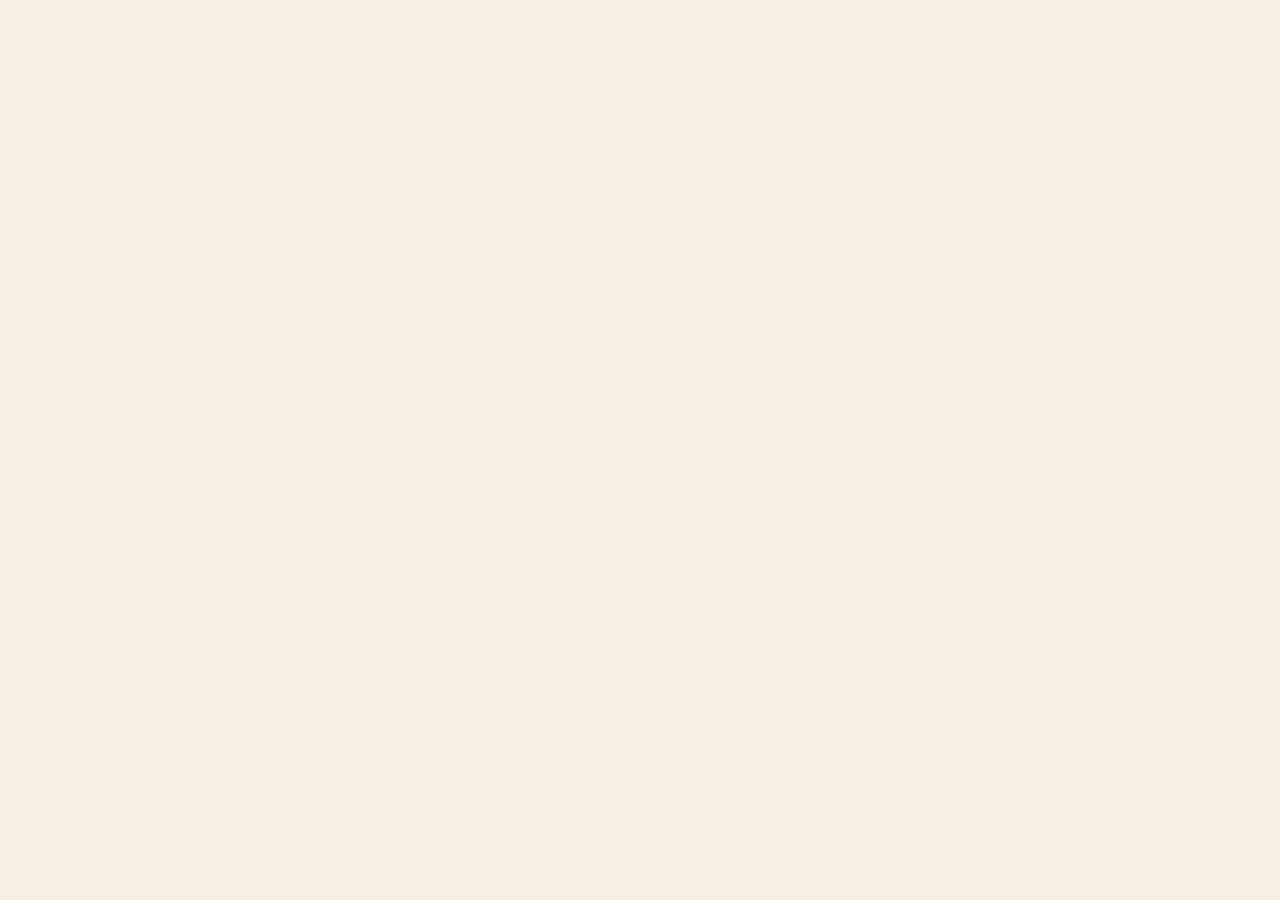
==== index.html @ 5aaec046 "Rename 2-index.html to index.html" ====
<!doctype html>
<html lang="pt-BR">
  <head>
    <meta charset="UTF-8" />
    <meta name="viewport" content="width=device-width, initial-scale=1.0" />
    <meta name="robots" content="noindex,nofollow" />
    <meta
      name="description"
      content="Conceito de site nao oficial para o Vostro Ristorante, cozinha italiana em Joinville, SC. Demonstracao de design."
    />
    <meta name="theme-color" content="#5B1B28" />
    <link rel="icon" href="data:image/svg+xml,%3Csvg xmlns='http://www.w3.org/2000/svg' viewBox='0 0 64 64'%3E%3Crect width='64' height='64' rx='14' fill='%235B1B28'/%3E%3Ctext x='32' y='45' font-family='Georgia,serif' font-size='36' fill='%23F6F0E4' text-anchor='middle'%3EV%3C/text%3E%3C/svg%3E" />
    <link rel="preconnect" href="https://fonts.googleapis.com" />
    <link rel="preconnect" href="https://fonts.gstatic.com" crossorigin />
    <link
      href="https://fonts.googleapis.com/css2?family=Cormorant+Garamond:ital,wght@0,300;0,400;0,500;0,600;1,300;1,400;1,500&family=Inter:wght@300;400;500;600&display=swap"
      rel="stylesheet"
    />
    <title>Vostro Ristorante — conceito de site (não oficial)</title>
    <script type="module" crossorigin src="./assets/index-C3zWaVvI.js"></script>
    <link rel="stylesheet" crossorigin href="./assets/index-B7biuh8M.css">
  </head>
  <body>
    <div id="root"></div>
  </body>
</html>
---- assets/index-B7biuh8M.css ----
*,:before,:after{--tw-border-spacing-x: 0;--tw-border-spacing-y: 0;--tw-translate-x: 0;--tw-translate-y: 0;--tw-rotate: 0;--tw-skew-x: 0;--tw-skew-y: 0;--tw-scale-x: 1;--tw-scale-y: 1;--tw-pan-x: ;--tw-pan-y: ;--tw-pinch-zoom: ;--tw-scroll-snap-strictness: proximity;--tw-gradient-from-position: ;--tw-gradient-via-position: ;--tw-gradient-to-position: ;--tw-ordinal: ;--tw-slashed-zero: ;--tw-numeric-figure: ;--tw-numeric-spacing: ;--tw-numeric-fraction: ;--tw-ring-inset: ;--tw-ring-offset-width: 0px;--tw-ring-offset-color: #fff;--tw-ring-color: rgb(59 130 246 / .5);--tw-ring-offset-shadow: 0 0 #0000;--tw-ring-shadow: 0 0 #0000;--tw-shadow: 0 0 #0000;--tw-shadow-colored: 0 0 #0000;--tw-blur: ;--tw-brightness: ;--tw-contrast: ;--tw-grayscale: ;--tw-hue-rotate: ;--tw-invert: ;--tw-saturate: ;--tw-sepia: ;--tw-drop-shadow: ;--tw-backdrop-blur: ;--tw-backdrop-brightness: ;--tw-backdrop-contrast: ;--tw-backdrop-grayscale: ;--tw-backdrop-hue-rotate: ;--tw-backdrop-invert: ;--tw-backdrop-opacity: ;--tw-backdrop-saturate: ;--tw-backdrop-sepia: ;--tw-contain-size: ;--tw-contain-layout: ;--tw-contain-paint: ;--tw-contain-style: }::backdrop{--tw-border-spacing-x: 0;--tw-border-spacing-y: 0;--tw-translate-x: 0;--tw-translate-y: 0;--tw-rotate: 0;--tw-skew-x: 0;--tw-skew-y: 0;--tw-scale-x: 1;--tw-scale-y: 1;--tw-pan-x: ;--tw-pan-y: ;--tw-pinch-zoom: ;--tw-scroll-snap-strictness: proximity;--tw-gradient-from-position: ;--tw-gradient-via-position: ;--tw-gradient-to-position: ;--tw-ordinal: ;--tw-slashed-zero: ;--tw-numeric-figure: ;--tw-numeric-spacing: ;--tw-numeric-fraction: ;--tw-ring-inset: ;--tw-ring-offset-width: 0px;--tw-ring-offset-color: #fff;--tw-ring-color: rgb(59 130 246 / .5);--tw-ring-offset-shadow: 0 0 #0000;--tw-ring-shadow: 0 0 #0000;--tw-shadow: 0 0 #0000;--tw-shadow-colored: 0 0 #0000;--tw-blur: ;--tw-brightness: ;--tw-contrast: ;--tw-grayscale: ;--tw-hue-rotate: ;--tw-invert: ;--tw-saturate: ;--tw-sepia: ;--tw-drop-shadow: ;--tw-backdrop-blur: ;--tw-backdrop-brightness: ;--tw-backdrop-contrast: ;--tw-backdrop-grayscale: ;--tw-backdrop-hue-rotate: ;--tw-backdrop-invert: ;--tw-backdrop-opacity: ;--tw-backdrop-saturate: ;--tw-backdrop-sepia: ;--tw-contain-size: ;--tw-contain-layout: ;--tw-contain-paint: ;--tw-contain-style: }*,:before,:after{box-sizing:border-box;border-width:0;border-style:solid;border-color:#e5e7eb}:before,:after{--tw-content: ""}html,:host{line-height:1.5;-webkit-text-size-adjust:100%;-moz-tab-size:4;-o-tab-size:4;tab-size:4;font-family:Inter,ui-sans-serif,system-ui,-apple-system,Segoe UI,sans-serif;font-feature-settings:normal;font-variation-settings:normal;-webkit-tap-highlight-color:transparent}body{margin:0;line-height:inherit}hr{height:0;color:inherit;border-top-width:1px}abbr:where([title]){-webkit-text-decoration:underline dotted;text-decoration:underline dotted}h1,h2,h3,h4,h5,h6{font-size:inherit;font-weight:inherit}a{color:inherit;text-decoration:inherit}b,strong{font-weight:bolder}code,kbd,samp,pre{font-family:ui-monospace,SFMono-Regular,Menlo,Monaco,Consolas,Liberation Mono,Courier New,monospace;font-feature-settings:normal;font-variation-settings:normal;font-size:1em}small{font-size:80%}sub,sup{font-size:75%;line-height:0;position:relative;vertical-align:baseline}sub{bottom:-.25em}sup{top:-.5em}table{text-indent:0;border-color:inherit;border-collapse:collapse}button,input,optgroup,select,textarea{font-family:inherit;font-feature-settings:inherit;font-variation-settings:inherit;font-size:100%;font-weight:inherit;line-height:inherit;letter-spacing:inherit;color:inherit;margin:0;padding:0}button,select{text-transform:none}button,input:where([type=button]),input:where([type=reset]),input:where([type=submit]){-webkit-appearance:button;background-color:transparent;background-image:none}:-moz-focusring{outline:auto}:-moz-ui-invalid{box-shadow:none}progress{vertical-align:baseline}::-webkit-inner-spin-button,::-webkit-outer-spin-button{height:auto}[type=search]{-webkit-appearance:textfield;outline-offset:-2px}::-webkit-search-decoration{-webkit-appearance:none}::-webkit-file-upload-button{-webkit-appearance:button;font:inherit}summary{display:list-item}blockquote,dl,dd,h1,h2,h3,h4,h5,h6,hr,figure,p,pre{margin:0}fieldset{margin:0;padding:0}legend{padding:0}ol,ul,menu{list-style:none;margin:0;padding:0}dialog{padding:0}textarea{resize:vertical}input::-moz-placeholder,textarea::-moz-placeholder{opacity:1;color:#9ca3af}input::placeholder,textarea::placeholder{opacity:1;color:#9ca3af}button,[role=button]{cursor:pointer}:disabled{cursor:default}img,svg,video,canvas,audio,iframe,embed,object{display:block;vertical-align:middle}img,video{max-width:100%;height:auto}[hidden]:where(:not([hidden=until-found])){display:none}html{scroll-behavior:smooth;scroll-padding-top:92px;-webkit-text-size-adjust:100%}body{--tw-bg-opacity: 1;background-color:rgb(246 240 228 / var(--tw-bg-opacity, 1));font-family:Inter,ui-sans-serif,system-ui,-apple-system,Segoe UI,sans-serif;--tw-text-opacity: 1;color:rgb(28 26 24 / var(--tw-text-opacity, 1));-webkit-font-smoothing:antialiased;-moz-osx-font-smoothing:grayscale;overflow-x:hidden}::-moz-selection{background:#5b1b28;color:#f6f0e4}::selection{background:#5b1b28;color:#f6f0e4}h1,h2,h3{text-wrap:balance}p{text-wrap:pretty}:focus-visible{outline:2px solid #b08a5a;outline-offset:3px}.btn{display:inline-flex;align-items:center;justify-content:center;gap:.5rem;border-radius:9999px;padding:.75rem 1.5rem;font-size:.875rem;line-height:1.25rem;font-weight:500;letter-spacing:.025em;transition-property:color,background-color,border-color,text-decoration-color,fill,stroke,opacity,box-shadow,transform,filter,backdrop-filter;transition-timing-function:cubic-bezier(.4,0,.2,1);transition-duration:.3s;transition-timing-function:cubic-bezier(.22,1,.36,1)}.btn-wine{--tw-bg-opacity: 1;background-color:rgb(91 27 40 / var(--tw-bg-opacity, 1));--tw-text-opacity: 1;color:rgb(246 240 228 / var(--tw-text-opacity, 1))}.btn-wine:hover{--tw-bg-opacity: 1;background-color:rgb(60 16 25 / var(--tw-bg-opacity, 1))}.btn-cream{--tw-bg-opacity: 1;background-color:rgb(246 240 228 / var(--tw-bg-opacity, 1));--tw-text-opacity: 1;color:rgb(91 27 40 / var(--tw-text-opacity, 1))}.btn-cream:hover{--tw-bg-opacity: 1;background-color:rgb(255 255 255 / var(--tw-bg-opacity, 1))}.eyebrow{font-size:.68rem;font-weight:500;text-transform:uppercase;letter-spacing:.28em;--tw-text-opacity: 1;color:rgb(176 138 90 / var(--tw-text-opacity, 1))}.img-badge{pointer-events:none;position:absolute;bottom:.5rem;left:.5rem;z-index:10;border-radius:9999px;background-color:#1c1a18b3;padding-left:.5rem;padding-right:.5rem;padding-top:3px;padding-bottom:3px;font-size:9px;font-weight:500;text-transform:uppercase;letter-spacing:.14em;color:#f6f0e4e6;--tw-backdrop-blur: blur(4px);-webkit-backdrop-filter:var(--tw-backdrop-blur) var(--tw-backdrop-brightness) var(--tw-backdrop-contrast) var(--tw-backdrop-grayscale) var(--tw-backdrop-hue-rotate) var(--tw-backdrop-invert) var(--tw-backdrop-opacity) var(--tw-backdrop-saturate) var(--tw-backdrop-sepia);backdrop-filter:var(--tw-backdrop-blur) var(--tw-backdrop-brightness) var(--tw-backdrop-contrast) var(--tw-backdrop-grayscale) var(--tw-backdrop-hue-rotate) var(--tw-backdrop-invert) var(--tw-backdrop-opacity) var(--tw-backdrop-saturate) var(--tw-backdrop-sepia)}.sr-only{position:absolute;width:1px;height:1px;padding:0;margin:-1px;overflow:hidden;clip:rect(0,0,0,0);white-space:nowrap;border-width:0}.visible{visibility:visible}.absolute{position:absolute}.relative{position:relative}.inset-0{top:0;right:0;bottom:0;left:0}.left-3{left:.75rem}.top-3{top:.75rem}.mx-auto{margin-left:auto;margin-right:auto}.mb-3{margin-bottom:.75rem}.mb-4{margin-bottom:1rem}.mb-5{margin-bottom:1.25rem}.ml-2{margin-left:.5rem}.mr-3{margin-right:.75rem}.mt-0\.5{margin-top:.125rem}.mt-1{margin-top:.25rem}.mt-1\.5{margin-top:.375rem}.mt-10{margin-top:2.5rem}.mt-12{margin-top:3rem}.mt-2{margin-top:.5rem}.mt-2\.5{margin-top:.625rem}.mt-3{margin-top:.75rem}.mt-4{margin-top:1rem}.mt-5{margin-top:1.25rem}.mt-6{margin-top:1.5rem}.mt-7{margin-top:1.75rem}.mt-8{margin-top:2rem}.mt-\[2px\]{margin-top:2px}.mt-\[3px\]{margin-top:3px}.mt-\[7px\]{margin-top:7px}.block{display:block}.flex{display:flex}.inline-flex{display:inline-flex}.table{display:table}.grid{display:grid}.hidden{display:none}.aspect-\[16\/10\]{aspect-ratio:16/10}.aspect-\[16\/11\]{aspect-ratio:16/11}.aspect-\[16\/9\]{aspect-ratio:16/9}.aspect-\[4\/3\]{aspect-ratio:4/3}.h-1{height:.25rem}.h-1\.5{height:.375rem}.h-10{height:2.5rem}.h-11{height:2.75rem}.h-3{height:.75rem}.h-3\.5{height:.875rem}.h-4{height:1rem}.h-40{height:10rem}.h-5{height:1.25rem}.h-9{height:2.25rem}.h-full{height:100%}.min-h-screen{min-height:100vh}.w-1{width:.25rem}.w-1\.5{width:.375rem}.w-10{width:2.5rem}.w-11{width:2.75rem}.w-3\.5{width:.875rem}.w-4{width:1rem}.w-5{width:1.25rem}.w-9{width:2.25rem}.w-full{width:100%}.w-px{width:1px}.min-w-0{min-width:0px}.max-w-8xl{max-width:88rem}.max-w-\[15ch\]{max-width:15ch}.max-w-\[16ch\]{max-width:16ch}.max-w-\[18ch\]{max-width:18ch}.max-w-\[34ch\]{max-width:34ch}.max-w-\[46ch\]{max-width:46ch}.max-w-\[52ch\]{max-width:52ch}.flex-1{flex:1 1 0%}.shrink-0{flex-shrink:0}.border-collapse{border-collapse:collapse}.flex-col{flex-direction:column}.flex-wrap{flex-wrap:wrap}.items-start{align-items:flex-start}.items-center{align-items:center}.justify-end{justify-content:flex-end}.justify-center{justify-content:center}.justify-between{justify-content:space-between}.gap-1\.5{gap:.375rem}.gap-10{gap:2.5rem}.gap-2{gap:.5rem}.gap-3{gap:.75rem}.gap-4{gap:1rem}.gap-5{gap:1.25rem}.gap-6{gap:1.5rem}.gap-8{gap:2rem}.gap-x-2{-moz-column-gap:.5rem;column-gap:.5rem}.gap-x-4{-moz-column-gap:1rem;column-gap:1rem}.gap-x-5{-moz-column-gap:1.25rem;column-gap:1.25rem}.gap-y-0\.5{row-gap:.125rem}.gap-y-1{row-gap:.25rem}.gap-y-2{row-gap:.5rem}.space-y-2>:not([hidden])~:not([hidden]){--tw-space-y-reverse: 0;margin-top:calc(.5rem * calc(1 - var(--tw-space-y-reverse)));margin-bottom:calc(.5rem * var(--tw-space-y-reverse))}.space-y-2\.5>:not([hidden])~:not([hidden]){--tw-space-y-reverse: 0;margin-top:calc(.625rem * calc(1 - var(--tw-space-y-reverse)));margin-bottom:calc(.625rem * var(--tw-space-y-reverse))}.space-y-4>:not([hidden])~:not([hidden]){--tw-space-y-reverse: 0;margin-top:calc(1rem * calc(1 - var(--tw-space-y-reverse)));margin-bottom:calc(1rem * var(--tw-space-y-reverse))}.self-start{align-self:flex-start}.overflow-hidden{overflow:hidden}.overflow-y-auto{overflow-y:auto}.whitespace-nowrap{white-space:nowrap}.rounded-2xl{border-radius:1rem}.rounded-\[20px\]{border-radius:20px}.rounded-\[22px\]{border-radius:22px}.rounded-\[24px\]{border-radius:24px}.rounded-\[26px\]{border-radius:26px}.rounded-full{border-radius:9999px}.border{border-width:1px}.border-b{border-bottom-width:1px}.border-t{border-top-width:1px}.border-cream\/10{border-color:#f6f0e41a}.border-cream\/25{border-color:#f6f0e440}.border-cream\/30{border-color:#f6f0e44d}.border-cream\/40{border-color:#f6f0e466}.border-gold\/25{border-color:#b08a5a40}.border-ink\/15{border-color:#1c1a1826}.border-ink\/20{border-color:#1c1a1833}.border-olive\/25{border-color:#6a725640}.border-wine\/10{border-color:#5b1b281a}.border-wine\/15{border-color:#5b1b2826}.border-wine\/20{border-color:#5b1b2833}.border-wine\/25{border-color:#5b1b2840}.border-wine\/30{border-color:#5b1b284d}.border-wine\/35{border-color:#5b1b2859}.bg-\[\#e8dfcd\]{--tw-bg-opacity: 1;background-color:rgb(232 223 205 / var(--tw-bg-opacity, 1))}.bg-cream{--tw-bg-opacity: 1;background-color:rgb(246 240 228 / var(--tw-bg-opacity, 1))}.bg-cream-deep{--tw-bg-opacity: 1;background-color:rgb(237 227 209 / var(--tw-bg-opacity, 1))}.bg-cream-deep\/70{background-color:#ede3d1b3}.bg-cream\/90{background-color:#f6f0e4e6}.bg-cream\/\[0\.03\]{background-color:#f6f0e408}.bg-cream\/\[0\.04\]{background-color:#f6f0e40a}.bg-gold{--tw-bg-opacity: 1;background-color:rgb(176 138 90 / var(--tw-bg-opacity, 1))}.bg-gold\/\[0\.07\]{background-color:#b08a5a12}.bg-gold\/\[0\.13\]{background-color:#b08a5a21}.bg-ink{--tw-bg-opacity: 1;background-color:rgb(28 26 24 / var(--tw-bg-opacity, 1))}.bg-ink\/15{background-color:#1c1a1826}.bg-olive{--tw-bg-opacity: 1;background-color:rgb(106 114 86 / var(--tw-bg-opacity, 1))}.bg-olive\/15{background-color:#6a725626}.bg-olive\/\[0\.07\]{background-color:#6a725612}.bg-white\/50{background-color:#ffffff80}.bg-white\/55{background-color:#ffffff8c}.bg-wine{--tw-bg-opacity: 1;background-color:rgb(91 27 40 / var(--tw-bg-opacity, 1))}.bg-wine-deep{--tw-bg-opacity: 1;background-color:rgb(60 16 25 / var(--tw-bg-opacity, 1))}.bg-wine\/10{background-color:#5b1b281a}.bg-wine\/\[0\.04\]{background-color:#5b1b280a}.bg-wine\/\[0\.06\]{background-color:#5b1b280f}.bg-gradient-to-r{background-image:linear-gradient(to right,var(--tw-gradient-stops))}.bg-gradient-to-t{background-image:linear-gradient(to top,var(--tw-gradient-stops))}.from-cream{--tw-gradient-from: #F6F0E4 var(--tw-gradient-from-position);--tw-gradient-to: rgb(246 240 228 / 0) var(--tw-gradient-to-position);--tw-gradient-stops: var(--tw-gradient-from), var(--tw-gradient-to)}.from-cream-deep{--tw-gradient-from: #EDE3D1 var(--tw-gradient-from-position);--tw-gradient-to: rgb(237 227 209 / 0) var(--tw-gradient-to-position);--tw-gradient-stops: var(--tw-gradient-from), var(--tw-gradient-to)}.via-transparent{--tw-gradient-to: rgb(0 0 0 / 0) var(--tw-gradient-to-position);--tw-gradient-stops: var(--tw-gradient-from), transparent var(--tw-gradient-via-position), var(--tw-gradient-to)}.to-cream\/40{--tw-gradient-to: rgb(246 240 228 / .4) var(--tw-gradient-to-position)}.to-cream\/55{--tw-gradient-to: rgb(246 240 228 / .55) var(--tw-gradient-to-position)}.object-cover{-o-object-fit:cover;object-fit:cover}.p-3\.5{padding:.875rem}.p-4{padding:1rem}.p-5{padding:1.25rem}.p-6{padding:1.5rem}.px-1\.5{padding-left:.375rem;padding-right:.375rem}.px-2{padding-left:.5rem;padding-right:.5rem}.px-2\.5{padding-left:.625rem;padding-right:.625rem}.px-3{padding-left:.75rem;padding-right:.75rem}.px-4{padding-left:1rem;padding-right:1rem}.px-5{padding-left:1.25rem;padding-right:1.25rem}.py-0\.5{padding-top:.125rem;padding-bottom:.125rem}.py-1{padding-top:.25rem;padding-bottom:.25rem}.py-1\.5{padding-top:.375rem;padding-bottom:.375rem}.py-14{padding-top:3.5rem;padding-bottom:3.5rem}.py-16{padding-top:4rem;padding-bottom:4rem}.py-2{padding-top:.5rem;padding-bottom:.5rem}.py-2\.5{padding-top:.625rem;padding-bottom:.625rem}.py-3{padding-top:.75rem;padding-bottom:.75rem}.py-4{padding-top:1rem;padding-bottom:1rem}.pb-14{padding-bottom:3.5rem}.pb-6{padding-bottom:1.5rem}.pt-12{padding-top:3rem}.pt-4{padding-top:1rem}.pt-6{padding-top:1.5rem}.text-left{text-align:left}.text-right{text-align:right}.align-middle{vertical-align:middle}.font-display{font-family:Cormorant Garamond,Georgia,Times New Roman,serif}.font-sans{font-family:Inter,ui-sans-serif,system-ui,-apple-system,Segoe UI,sans-serif}.text-2xl{font-size:1.5rem;line-height:2rem}.text-\[0\.52rem\]{font-size:.52rem}.text-\[0\.55rem\]{font-size:.55rem}.text-\[0\.58rem\]{font-size:.58rem}.text-\[0\.5rem\]{font-size:.5rem}.text-\[0\.62rem\]{font-size:.62rem}.text-\[0\.6rem\]{font-size:.6rem}.text-\[0\.72rem\]{font-size:.72rem}.text-\[0\.75rem\]{font-size:.75rem}.text-\[0\.78rem\]{font-size:.78rem}.text-\[0\.7rem\]{font-size:.7rem}.text-\[0\.82rem\]{font-size:.82rem}.text-\[0\.84rem\]{font-size:.84rem}.text-\[0\.85rem\]{font-size:.85rem}.text-\[0\.86rem\]{font-size:.86rem}.text-\[0\.8rem\]{font-size:.8rem}.text-\[0\.95rem\]{font-size:.95rem}.text-\[1\.25rem\]{font-size:1.25rem}.text-\[1\.45rem\]{font-size:1.45rem}.text-\[1\.55rem\]{font-size:1.55rem}.text-\[1\.5rem\]{font-size:1.5rem}.text-\[1\.6rem\]{font-size:1.6rem}.text-\[1\.7rem\]{font-size:1.7rem}.text-\[1\.9rem\]{font-size:1.9rem}.text-\[2\.1rem\]{font-size:2.1rem}.text-\[2\.75rem\]{font-size:2.75rem}.text-lg{font-size:1.125rem;line-height:1.75rem}.text-xl{font-size:1.25rem;line-height:1.75rem}.font-medium{font-weight:500}.font-semibold{font-weight:600}.uppercase{text-transform:uppercase}.italic{font-style:italic}.tabular-nums{--tw-numeric-spacing: tabular-nums;font-variant-numeric:var(--tw-ordinal) var(--tw-slashed-zero) var(--tw-numeric-figure) var(--tw-numeric-spacing) var(--tw-numeric-fraction)}.leading-\[0\.96\]{line-height:.96}.leading-\[1\.04\]{line-height:1.04}.leading-none{line-height:1}.leading-relaxed{line-height:1.625}.leading-snug{line-height:1.375}.leading-tight{line-height:1.25}.tracking-\[-0\.01em\]{letter-spacing:-.01em}.tracking-\[0\.05em\]{letter-spacing:.05em}.tracking-\[0\.06em\]{letter-spacing:.06em}.tracking-\[0\.14em\]{letter-spacing:.14em}.tracking-\[0\.16em\]{letter-spacing:.16em}.tracking-\[0\.18em\]{letter-spacing:.18em}.tracking-\[0\.1em\]{letter-spacing:.1em}.tracking-\[0\.22em\]{letter-spacing:.22em}.tracking-\[0\.2em\]{letter-spacing:.2em}.tracking-\[0\.42em\]{letter-spacing:.42em}.text-cream{--tw-text-opacity: 1;color:rgb(246 240 228 / var(--tw-text-opacity, 1))}.text-cream\/35{color:#f6f0e459}.text-cream\/40{color:#f6f0e466}.text-cream\/45{color:#f6f0e473}.text-cream\/50{color:#f6f0e480}.text-cream\/60{color:#f6f0e499}.text-cream\/65{color:#f6f0e4a6}.text-cream\/70{color:#f6f0e4b3}.text-cream\/75{color:#f6f0e4bf}.text-gold{--tw-text-opacity: 1;color:rgb(176 138 90 / var(--tw-text-opacity, 1))}.text-gold\/80{color:#b08a5acc}.text-ink{--tw-text-opacity: 1;color:rgb(28 26 24 / var(--tw-text-opacity, 1))}.text-ink\/45{color:#1c1a1873}.text-ink\/50{color:#1c1a1880}.text-ink\/55{color:#1c1a188c}.text-ink\/60{color:#1c1a1899}.text-ink\/65{color:#1c1a18a6}.text-ink\/70{color:#1c1a18b3}.text-ink\/80{color:#1c1a18cc}.text-olive{--tw-text-opacity: 1;color:rgb(106 114 86 / var(--tw-text-opacity, 1))}.text-wine{--tw-text-opacity: 1;color:rgb(91 27 40 / var(--tw-text-opacity, 1))}.text-wine-deep{--tw-text-opacity: 1;color:rgb(60 16 25 / var(--tw-text-opacity, 1))}.text-wine\/60{color:#5b1b2899}.text-wine\/70{color:#5b1b28b3}.underline{text-decoration-line:underline}.decoration-wine\/30{text-decoration-color:#5b1b284d}.underline-offset-4{text-underline-offset:4px}.opacity-\[0\.28\]{opacity:.28}.shadow-\[0_18px_44px_-16px_rgba\(28\,26\,24\,0\.45\)\]{--tw-shadow: 0 18px 44px -16px rgba(28,26,24,.45);--tw-shadow-colored: 0 18px 44px -16px var(--tw-shadow-color);box-shadow:var(--tw-ring-offset-shadow, 0 0 #0000),var(--tw-ring-shadow, 0 0 #0000),var(--tw-shadow)}.shadow-\[0_28px_70px_-38px_rgba\(60\,16\,25\,0\.55\)\]{--tw-shadow: 0 28px 70px -38px rgba(60,16,25,.55);--tw-shadow-colored: 0 28px 70px -38px var(--tw-shadow-color);box-shadow:var(--tw-ring-offset-shadow, 0 0 #0000),var(--tw-ring-shadow, 0 0 #0000),var(--tw-shadow)}.backdrop-blur{--tw-backdrop-blur: blur(8px);-webkit-backdrop-filter:var(--tw-backdrop-blur) var(--tw-backdrop-brightness) var(--tw-backdrop-contrast) var(--tw-backdrop-grayscale) var(--tw-backdrop-hue-rotate) var(--tw-backdrop-invert) var(--tw-backdrop-opacity) var(--tw-backdrop-saturate) var(--tw-backdrop-sepia);backdrop-filter:var(--tw-backdrop-blur) var(--tw-backdrop-brightness) var(--tw-backdrop-contrast) var(--tw-backdrop-grayscale) var(--tw-backdrop-hue-rotate) var(--tw-backdrop-invert) var(--tw-backdrop-opacity) var(--tw-backdrop-saturate) var(--tw-backdrop-sepia)}.transition{transition-property:color,background-color,border-color,text-decoration-color,fill,stroke,opacity,box-shadow,transform,filter,backdrop-filter;transition-timing-function:cubic-bezier(.4,0,.2,1);transition-duration:.15s}.duration-700{transition-duration:.7s}.ease-soft{transition-timing-function:cubic-bezier(.22,1,.36,1)}.site-header{position:sticky;top:0;z-index:50;border-bottom-width:1px;border-color:#3c10191a}.header-blur{background-color:#f6f0e4e6;backdrop-filter:saturate(140%) blur(12px);-webkit-backdrop-filter:saturate(140%) blur(12px)}.header-inner{margin-left:auto;margin-right:auto;display:flex;height:4rem;width:100%;max-width:88rem;align-items:center;justify-content:space-between;gap:1rem;padding-left:1.25rem;padding-right:1.25rem}@media (min-width: 640px){.header-inner{padding-left:2rem;padding-right:2rem}}@media (min-width: 768px){.header-inner{height:76px}}.desktop-nav{display:none;align-items:center;gap:2rem}@media (min-width: 768px){.desktop-nav{display:flex}}.desktop-nav a{position:relative;font-size:.8rem;font-weight:500;text-transform:uppercase;letter-spacing:.18em;color:#1c1a18b3;transition-property:color,background-color,border-color,text-decoration-color,fill,stroke,opacity,box-shadow,transform,filter,backdrop-filter;transition-timing-function:cubic-bezier(.4,0,.2,1);transition-duration:.15s}.desktop-nav a:hover{--tw-text-opacity: 1;color:rgb(91 27 40 / var(--tw-text-opacity, 1))}.desktop-nav a:after{content:"";position:absolute;bottom:-.375rem;left:0;height:1px;width:0px;--tw-bg-opacity: 1;background-color:rgb(91 27 40 / var(--tw-bg-opacity, 1));transition-property:all;transition-timing-function:cubic-bezier(.4,0,.2,1);transition-duration:.3s}.desktop-nav a:hover:after{width:100%}.hamburger{display:inline-flex;height:2.75rem;width:2.75rem;align-items:center;justify-content:center;border-radius:9999px;border-width:1px;border-color:#3c101926;--tw-text-opacity: 1;color:rgb(91 27 40 / var(--tw-text-opacity, 1));transition-property:color,background-color,border-color,text-decoration-color,fill,stroke,opacity,box-shadow,transform,filter,backdrop-filter;transition-timing-function:cubic-bezier(.4,0,.2,1);transition-duration:.15s}.hamburger:hover{background-color:#5b1b280d}@media (min-width: 768px){.hamburger{display:none}}@media (max-width: 767px){.site-header .header-cta{display:none!important}}.mobile-menu{position:fixed;top:0;right:0;bottom:0;left:0;z-index:70;display:flex;flex-direction:column;--tw-bg-opacity: 1;background-color:rgb(60 16 25 / var(--tw-bg-opacity, 1));--tw-text-opacity: 1;color:rgb(246 240 228 / var(--tw-text-opacity, 1));height:100dvh;overscroll-behavior:contain}.mobile-link{display:block;border-bottom-width:1px;border-color:#f6f0e41a;padding-top:1rem;padding-bottom:1rem;font-family:Cormorant Garamond,Georgia,Times New Roman,serif;font-size:2rem;line-height:1;--tw-text-opacity: 1;color:rgb(246 240 228 / var(--tw-text-opacity, 1));transition-property:color,background-color,border-color,text-decoration-color,fill,stroke,opacity,box-shadow,transform,filter,backdrop-filter;transition-timing-function:cubic-bezier(.4,0,.2,1);transition-duration:.15s}.mobile-link:hover{--tw-text-opacity: 1;color:rgb(176 138 90 / var(--tw-text-opacity, 1))}.mobile-menu .mobile-cta{display:inline-flex;align-items:center;justify-content:center;gap:.5rem;border-radius:9999px;padding:.75rem 1rem;font-family:Inter,ui-sans-serif,system-ui,-apple-system,Segoe UI,sans-serif;font-size:.8rem;font-weight:500;letter-spacing:.025em;text-decoration-line:none}.mobile-menu .mobile-legal{font-family:Inter,ui-sans-serif,system-ui,-apple-system,Segoe UI,sans-serif;font-size:.7rem;font-weight:400;line-height:1.625;color:#f6f0e48c;text-decoration-line:underline;text-decoration-color:#f6f0e440;text-underline-offset:4px}.cookie-banner{position:fixed;bottom:14px;left:14px;right:14px;margin-inline:auto;max-width:560px;z-index:80}.frame-line{position:absolute;pointer-events:none}@media (prefers-reduced-motion: reduce){html{scroll-behavior:auto}*,*:before,*:after{animation-duration:.001ms!important;transition-duration:.001ms!important}}.last\:border-0:last-child{border-width:0px}.hover\:border-olive\/45:hover{border-color:#6a725673}.hover\:border-wine\/30:hover{border-color:#5b1b284d}.hover\:border-wine\/35:hover{border-color:#5b1b2859}.hover\:bg-cream\/10:hover{background-color:#f6f0e41a}.hover\:bg-ink\/5:hover{background-color:#1c1a180d}.hover\:bg-white\/80:hover{background-color:#fffc}.hover\:bg-wine-deep:hover{--tw-bg-opacity: 1;background-color:rgb(60 16 25 / var(--tw-bg-opacity, 1))}.hover\:bg-wine\/5:hover{background-color:#5b1b280d}.hover\:text-cream:hover{--tw-text-opacity: 1;color:rgb(246 240 228 / var(--tw-text-opacity, 1))}.hover\:text-cream\/70:hover{color:#f6f0e4b3}.hover\:text-gold:hover{--tw-text-opacity: 1;color:rgb(176 138 90 / var(--tw-text-opacity, 1))}.hover\:text-wine:hover{--tw-text-opacity: 1;color:rgb(91 27 40 / var(--tw-text-opacity, 1))}.hover\:decoration-wine:hover{text-decoration-color:#5b1b28}.focus\:not-sr-only:focus{position:static;width:auto;height:auto;padding:0;margin:0;overflow:visible;clip:auto;white-space:normal}.focus\:absolute:focus{position:absolute}.focus\:left-4:focus{left:1rem}.focus\:top-4:focus{top:1rem}.focus\:z-\[90\]:focus{z-index:90}.focus\:rounded-full:focus{border-radius:9999px}.focus\:bg-wine:focus{--tw-bg-opacity: 1;background-color:rgb(91 27 40 / var(--tw-bg-opacity, 1))}.focus\:px-4:focus{padding-left:1rem;padding-right:1rem}.focus\:py-2:focus{padding-top:.5rem;padding-bottom:.5rem}.focus\:text-sm:focus{font-size:.875rem;line-height:1.25rem}.focus\:text-cream:focus{--tw-text-opacity: 1;color:rgb(246 240 228 / var(--tw-text-opacity, 1))}.group:hover .group-hover\:translate-x-0\.5{--tw-translate-x: .125rem;transform:translate(var(--tw-translate-x),var(--tw-translate-y)) rotate(var(--tw-rotate)) skew(var(--tw-skew-x)) skewY(var(--tw-skew-y)) scaleX(var(--tw-scale-x)) scaleY(var(--tw-scale-y))}.group:hover .group-hover\:scale-\[1\.04\]{--tw-scale-x: 1.04;--tw-scale-y: 1.04;transform:translate(var(--tw-translate-x),var(--tw-translate-y)) rotate(var(--tw-rotate)) skew(var(--tw-skew-x)) skewY(var(--tw-skew-y)) scaleX(var(--tw-scale-x)) scaleY(var(--tw-scale-y))}@media (min-width: 640px){.sm\:col-span-2{grid-column:span 2 / span 2}.sm\:block{display:block}.sm\:h-48{height:12rem}.sm\:grid-cols-2{grid-template-columns:repeat(2,minmax(0,1fr))}.sm\:grid-cols-3{grid-template-columns:repeat(3,minmax(0,1fr))}.sm\:flex-row{flex-direction:row}.sm\:items-end{align-items:flex-end}.sm\:items-center{align-items:center}.sm\:justify-between{justify-content:space-between}.sm\:gap-6{gap:1.5rem}.sm\:self-auto{align-self:auto}.sm\:p-4{padding:1rem}.sm\:p-6{padding:1.5rem}.sm\:p-7{padding:1.75rem}.sm\:px-3{padding-left:.75rem;padding-right:.75rem}.sm\:px-5{padding-left:1.25rem;padding-right:1.25rem}.sm\:px-6{padding-left:1.5rem;padding-right:1.5rem}.sm\:px-8{padding-left:2rem;padding-right:2rem}.sm\:py-16{padding-top:4rem;padding-bottom:4rem}.sm\:py-24{padding-top:6rem;padding-bottom:6rem}.sm\:pb-20{padding-bottom:5rem}.sm\:pt-16{padding-top:4rem}.sm\:text-3xl{font-size:1.875rem;line-height:2.25rem}.sm\:text-5xl{font-size:3rem;line-height:1}.sm\:text-6xl{font-size:3.75rem;line-height:1}.sm\:text-\[0\.62rem\]{font-size:.62rem}.sm\:text-\[0\.65rem\]{font-size:.65rem}.sm\:text-\[0\.75rem\]{font-size:.75rem}.sm\:text-\[0\.76rem\]{font-size:.76rem}.sm\:text-base{font-size:1rem;line-height:1.5rem}}@media (min-width: 768px){.md\:inline-flex{display:inline-flex}.md\:grid-cols-\[1\.3fr_1fr_1fr\]{grid-template-columns:1.3fr 1fr 1fr}}@media (min-width: 1024px){.lg\:mt-14{margin-top:3.5rem}.lg\:h-52{height:13rem}.lg\:grid-cols-2{grid-template-columns:repeat(2,minmax(0,1fr))}.lg\:grid-cols-3{grid-template-columns:repeat(3,minmax(0,1fr))}.lg\:grid-cols-\[0\.85fr_1\.15fr\]{grid-template-columns:.85fr 1.15fr}.lg\:grid-cols-\[0\.9fr_1\.1fr\]{grid-template-columns:.9fr 1.1fr}.lg\:grid-cols-\[1\.05fr_0\.95fr\]{grid-template-columns:1.05fr .95fr}.lg\:items-start{align-items:flex-start}.lg\:items-center{align-items:center}.lg\:gap-14{gap:3.5rem}.lg\:gap-16{gap:4rem}.lg\:gap-6{gap:1.5rem}.lg\:py-28{padding-top:7rem;padding-bottom:7rem}.lg\:pb-16{padding-bottom:4rem}.lg\:pl-4{padding-left:1rem}.lg\:pt-14{padding-top:3.5rem}.lg\:text-\[4\.6rem\]{font-size:4.6rem}}
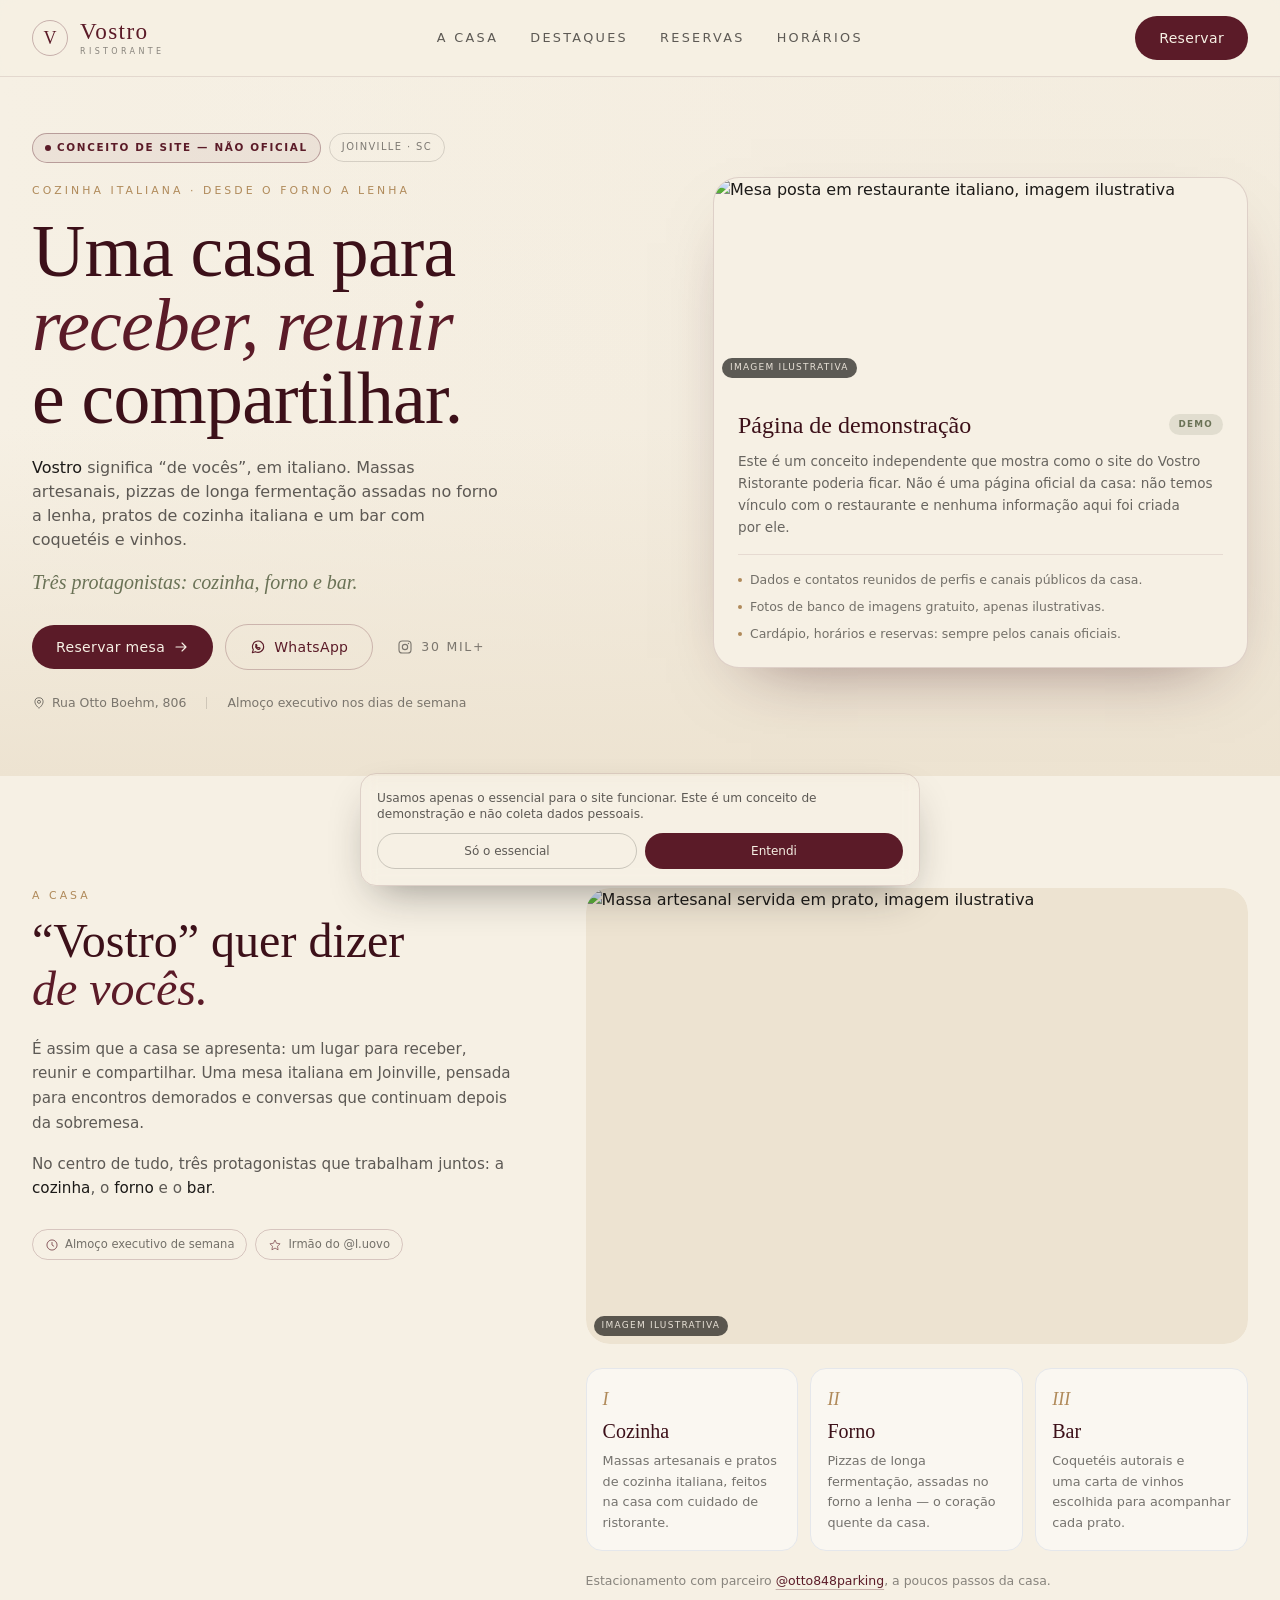
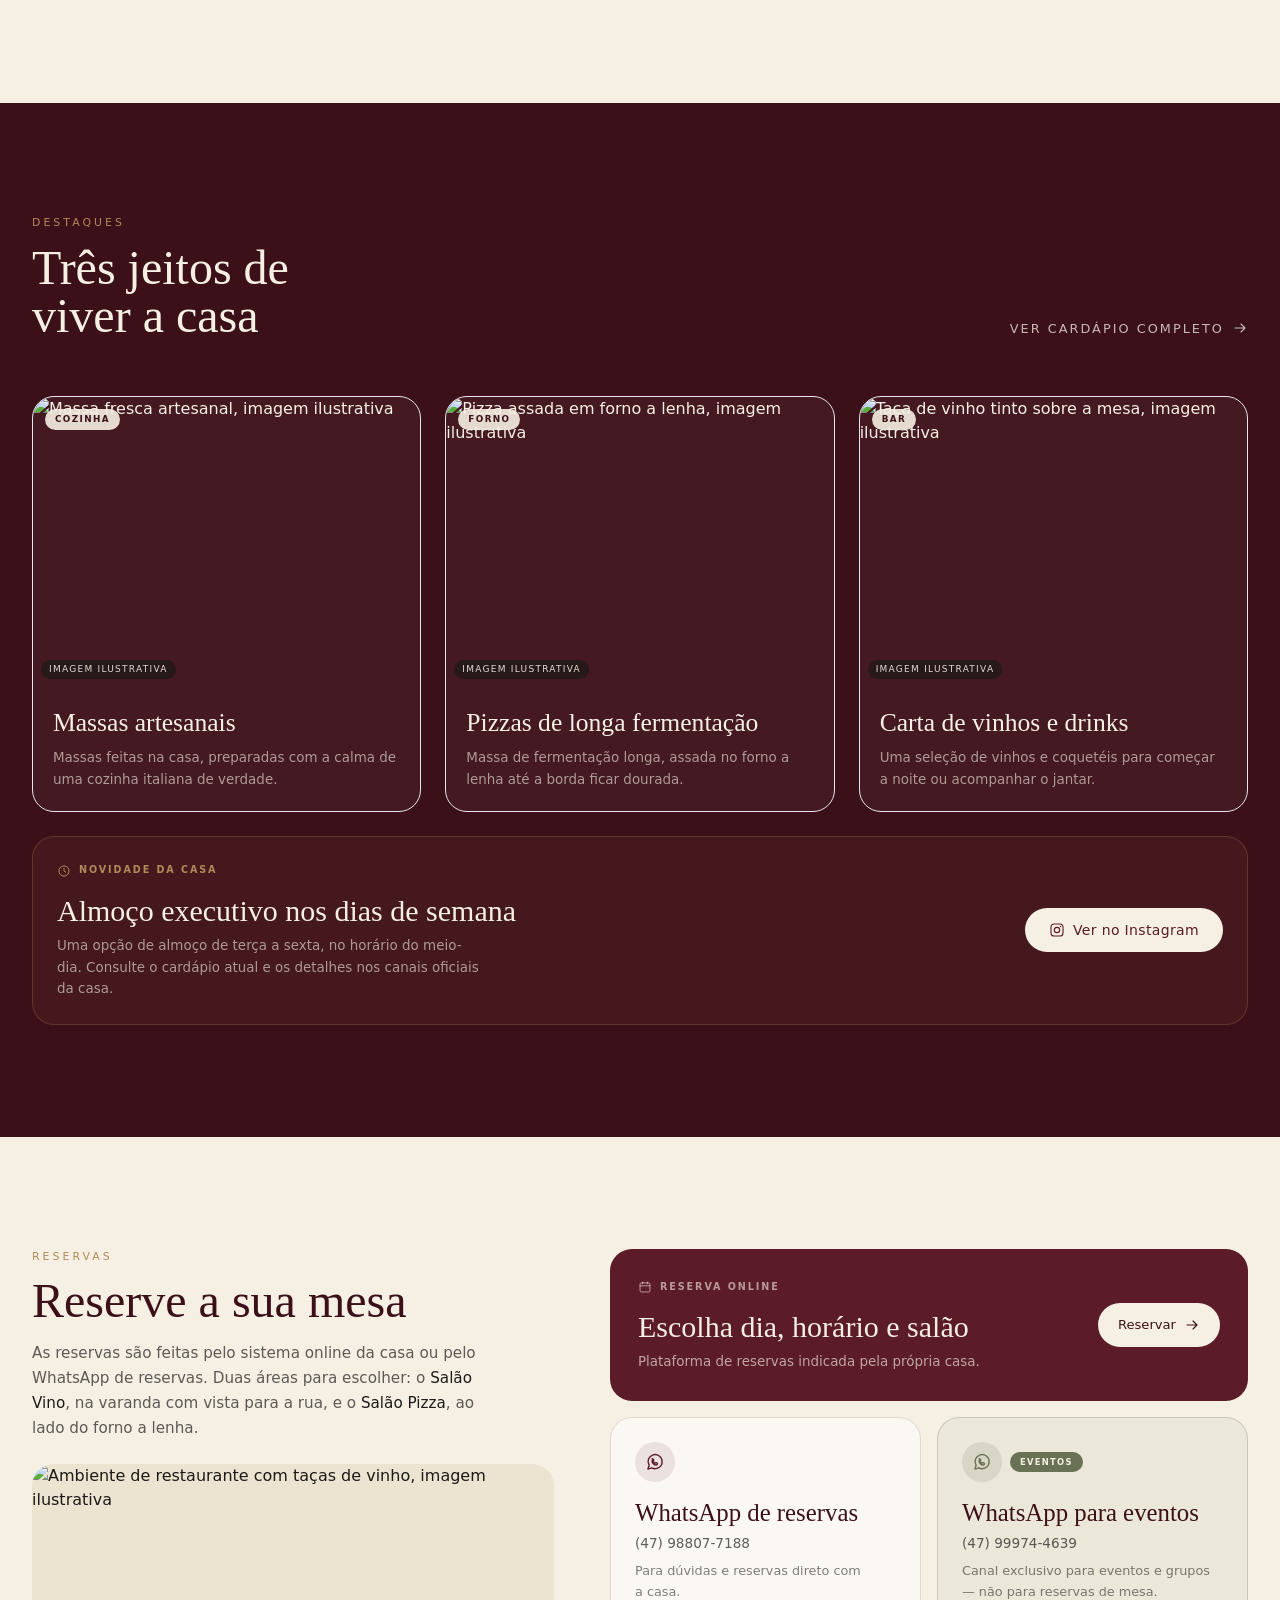
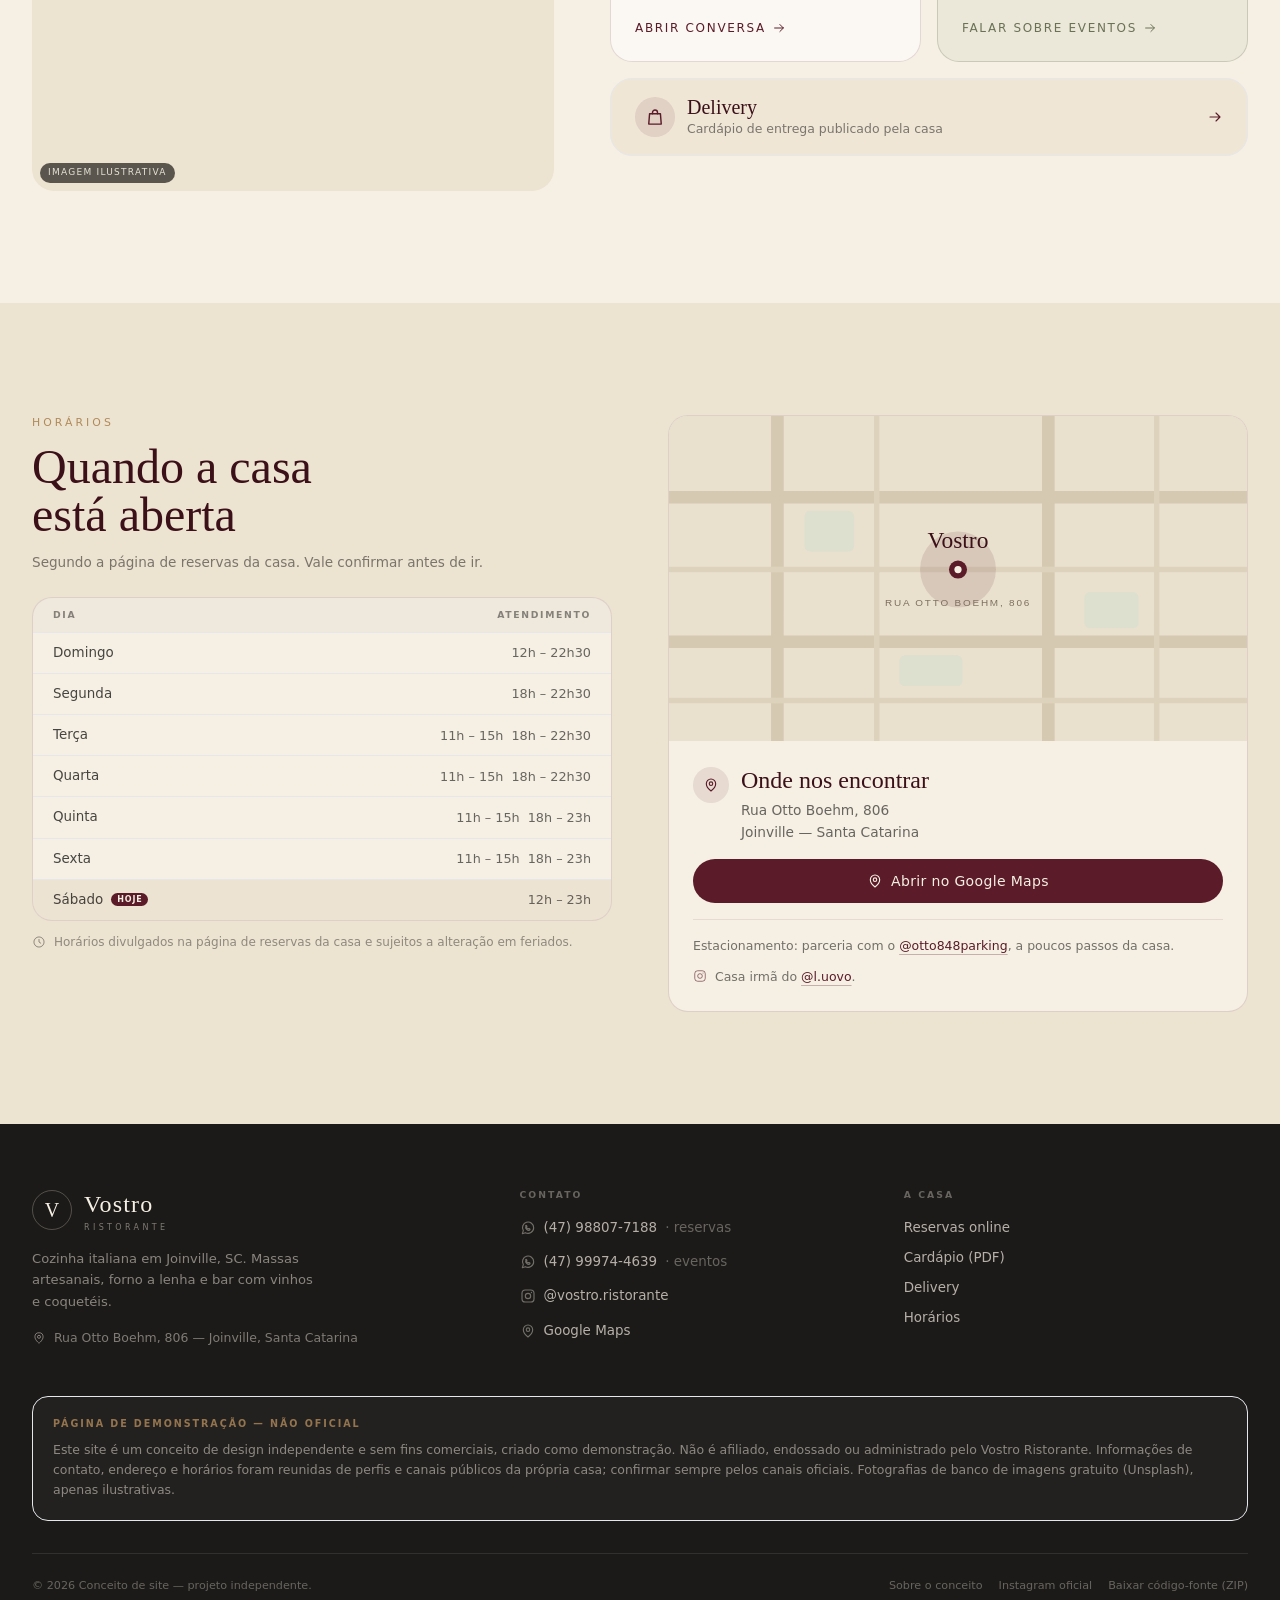
==== commit 2e79379f: "Update index.html" ====
--- a/index.html
+++ b/index.html
@@ -17,7 +17,7 @@
       rel="stylesheet"
     />
     <title>Vostro Ristorante — conceito de site (não oficial)</title>
-    <script type="module" crossorigin src="./assets/index-C3zWaVvI.js"></script>
+    <script type="module" crossorigin src="./assets/6-index-C3zWaVvI.js"></script>
     <link rel="stylesheet" crossorigin href="./assets/index-B7biuh8M.css">
   </head>
   <body>
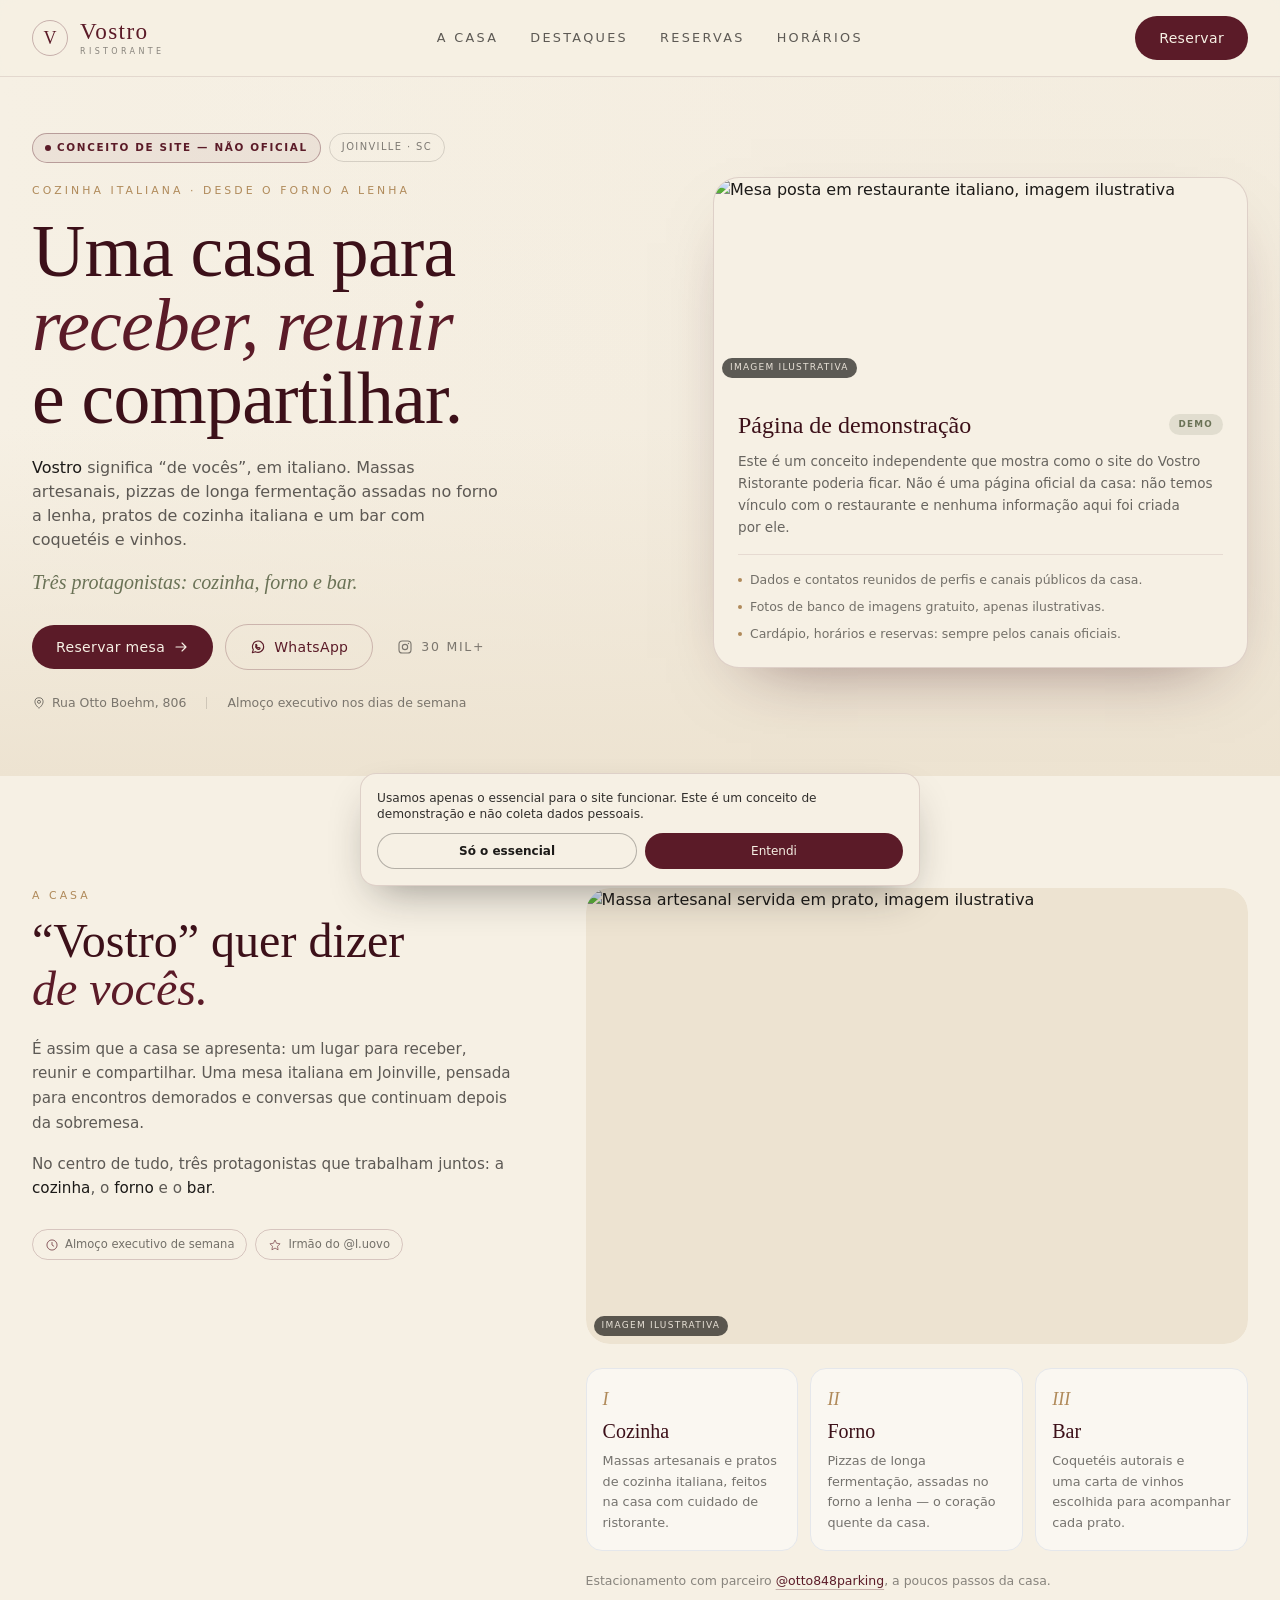
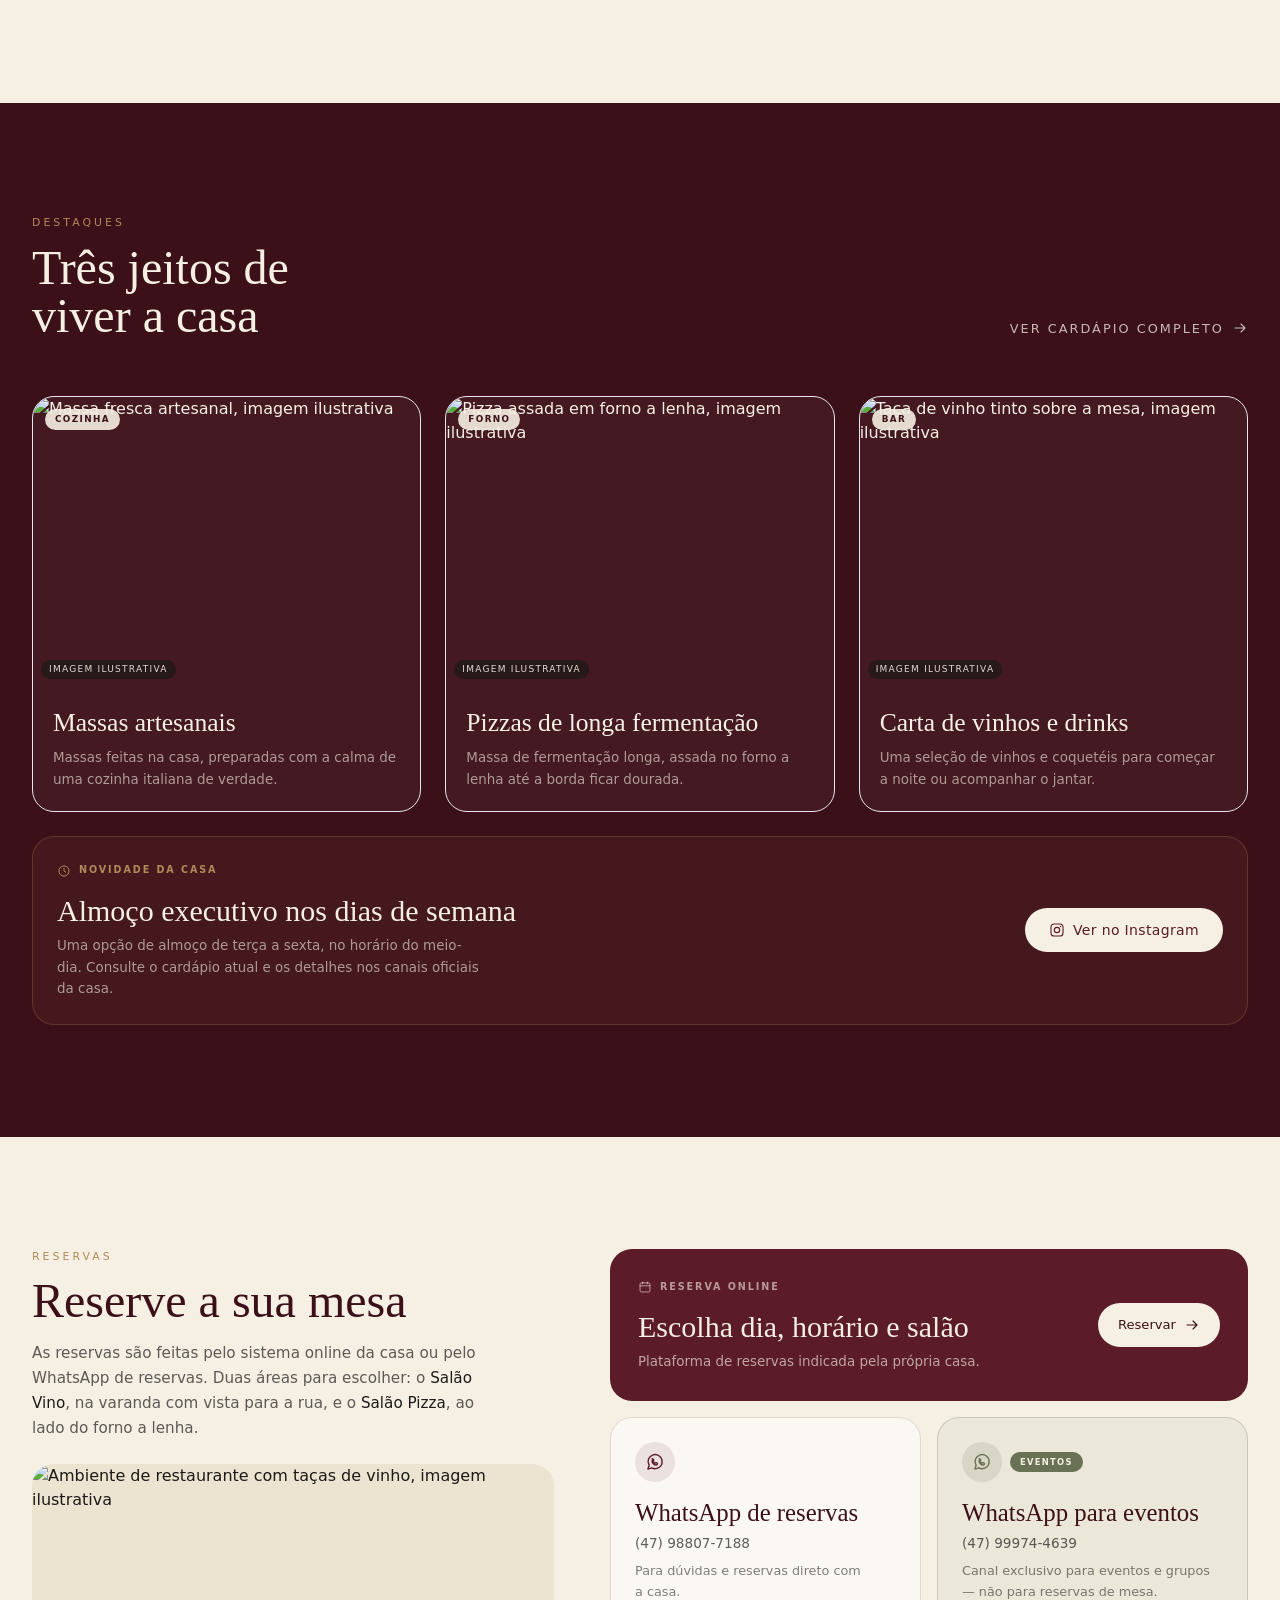
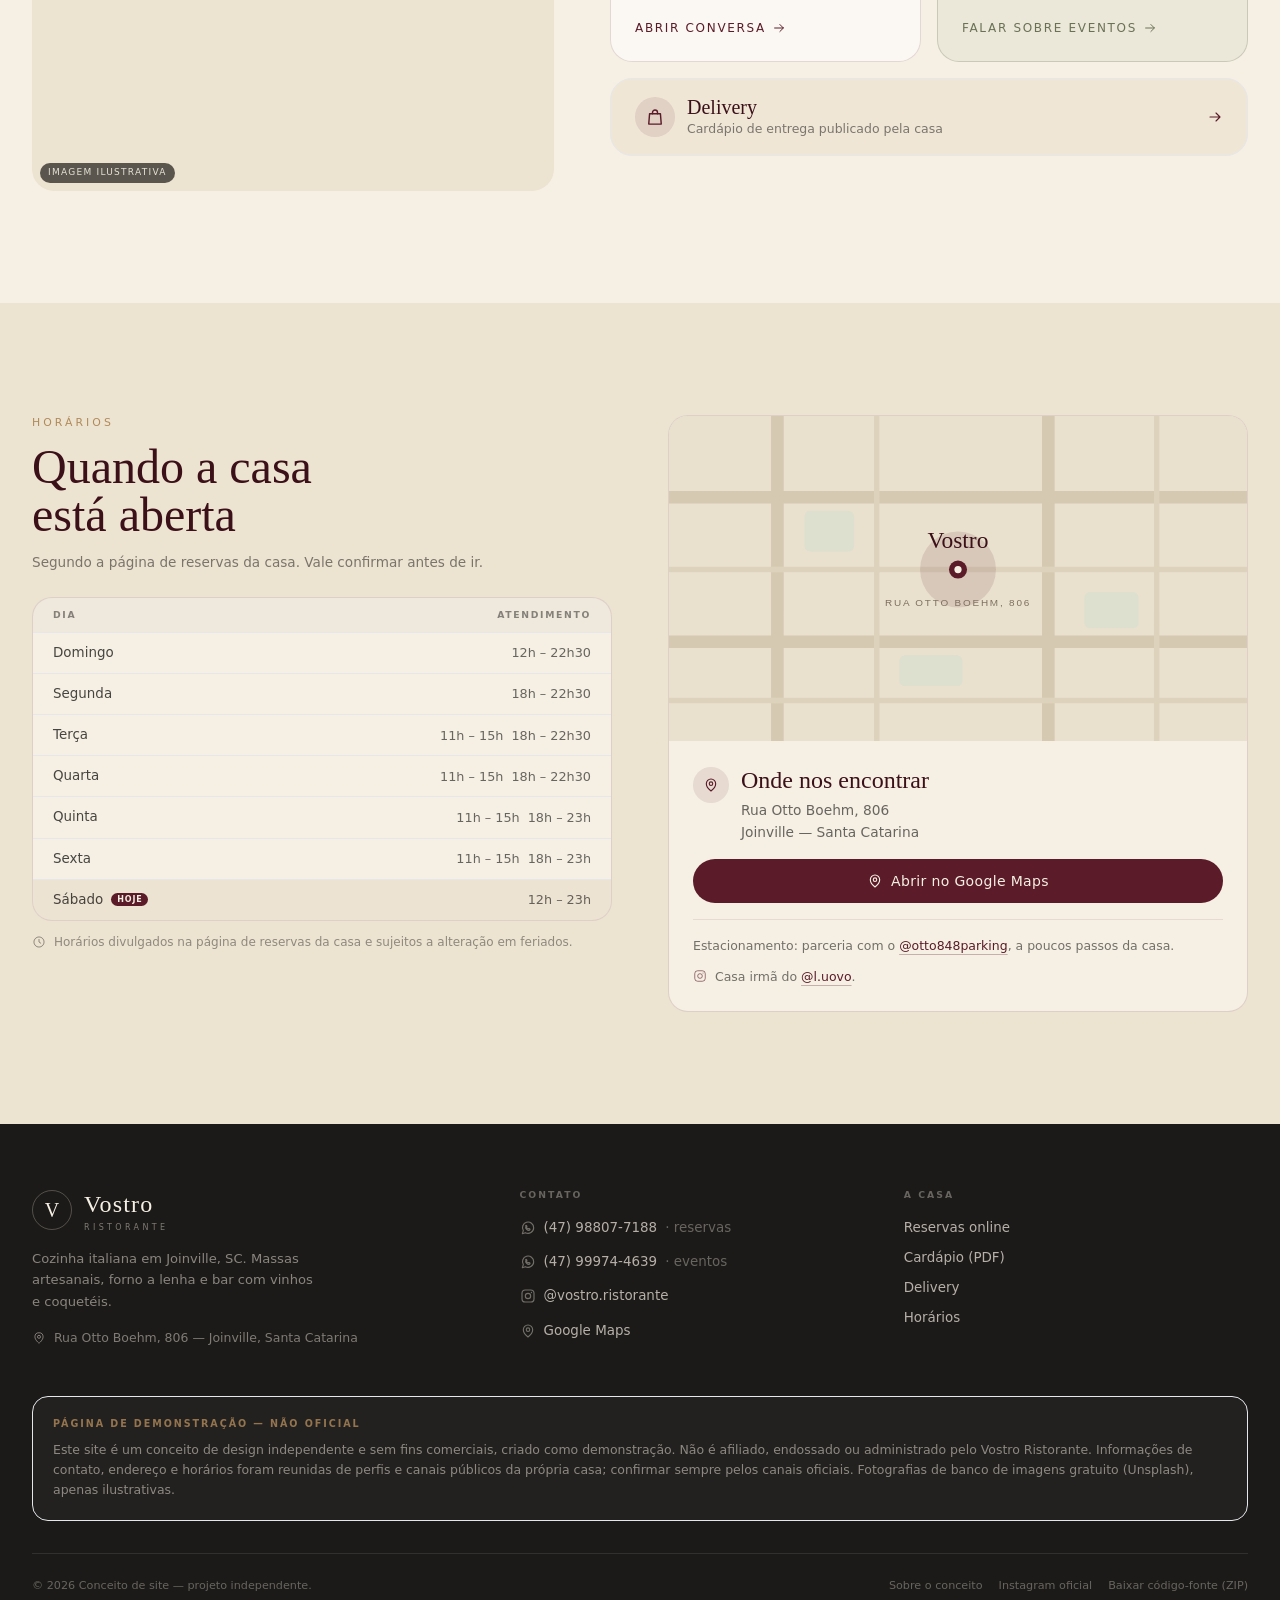
==== commit d5e536b6: "Update index.html" ====
--- a/index.html
+++ b/index.html
@@ -17,8 +17,8 @@
       rel="stylesheet"
     />
     <title>Vostro Ristorante — conceito de site (não oficial)</title>
-    <script type="module" crossorigin src="./assets/6-index-C3zWaVvI.js"></script>
-    <link rel="stylesheet" crossorigin href="./assets/index-B7biuh8M.css">
+    <script type="module" crossorigin src="./assets/7-index-bc1saN8w.js"></script>
+    <link rel="stylesheet" crossorigin href="./assets/index-BVuqZg4J.css">
   </head>
   <body>
     <div id="root"></div>
--- a/assets/index-BVuqZg4J.css
+++ b/assets/index-BVuqZg4J.css
@@ -0,0 +1 @@
+*,:before,:after{--tw-border-spacing-x: 0;--tw-border-spacing-y: 0;--tw-translate-x: 0;--tw-translate-y: 0;--tw-rotate: 0;--tw-skew-x: 0;--tw-skew-y: 0;--tw-scale-x: 1;--tw-scale-y: 1;--tw-pan-x: ;--tw-pan-y: ;--tw-pinch-zoom: ;--tw-scroll-snap-strictness: proximity;--tw-gradient-from-position: ;--tw-gradient-via-position: ;--tw-gradient-to-position: ;--tw-ordinal: ;--tw-slashed-zero: ;--tw-numeric-figure: ;--tw-numeric-spacing: ;--tw-numeric-fraction: ;--tw-ring-inset: ;--tw-ring-offset-width: 0px;--tw-ring-offset-color: #fff;--tw-ring-color: rgb(59 130 246 / .5);--tw-ring-offset-shadow: 0 0 #0000;--tw-ring-shadow: 0 0 #0000;--tw-shadow: 0 0 #0000;--tw-shadow-colored: 0 0 #0000;--tw-blur: ;--tw-brightness: ;--tw-contrast: ;--tw-grayscale: ;--tw-hue-rotate: ;--tw-invert: ;--tw-saturate: ;--tw-sepia: ;--tw-drop-shadow: ;--tw-backdrop-blur: ;--tw-backdrop-brightness: ;--tw-backdrop-contrast: ;--tw-backdrop-grayscale: ;--tw-backdrop-hue-rotate: ;--tw-backdrop-invert: ;--tw-backdrop-opacity: ;--tw-backdrop-saturate: ;--tw-backdrop-sepia: ;--tw-contain-size: ;--tw-contain-layout: ;--tw-contain-paint: ;--tw-contain-style: }::backdrop{--tw-border-spacing-x: 0;--tw-border-spacing-y: 0;--tw-translate-x: 0;--tw-translate-y: 0;--tw-rotate: 0;--tw-skew-x: 0;--tw-skew-y: 0;--tw-scale-x: 1;--tw-scale-y: 1;--tw-pan-x: ;--tw-pan-y: ;--tw-pinch-zoom: ;--tw-scroll-snap-strictness: proximity;--tw-gradient-from-position: ;--tw-gradient-via-position: ;--tw-gradient-to-position: ;--tw-ordinal: ;--tw-slashed-zero: ;--tw-numeric-figure: ;--tw-numeric-spacing: ;--tw-numeric-fraction: ;--tw-ring-inset: ;--tw-ring-offset-width: 0px;--tw-ring-offset-color: #fff;--tw-ring-color: rgb(59 130 246 / .5);--tw-ring-offset-shadow: 0 0 #0000;--tw-ring-shadow: 0 0 #0000;--tw-shadow: 0 0 #0000;--tw-shadow-colored: 0 0 #0000;--tw-blur: ;--tw-brightness: ;--tw-contrast: ;--tw-grayscale: ;--tw-hue-rotate: ;--tw-invert: ;--tw-saturate: ;--tw-sepia: ;--tw-drop-shadow: ;--tw-backdrop-blur: ;--tw-backdrop-brightness: ;--tw-backdrop-contrast: ;--tw-backdrop-grayscale: ;--tw-backdrop-hue-rotate: ;--tw-backdrop-invert: ;--tw-backdrop-opacity: ;--tw-backdrop-saturate: ;--tw-backdrop-sepia: ;--tw-contain-size: ;--tw-contain-layout: ;--tw-contain-paint: ;--tw-contain-style: }*,:before,:after{box-sizing:border-box;border-width:0;border-style:solid;border-color:#e5e7eb}:before,:after{--tw-content: ""}html,:host{line-height:1.5;-webkit-text-size-adjust:100%;-moz-tab-size:4;-o-tab-size:4;tab-size:4;font-family:Inter,ui-sans-serif,system-ui,-apple-system,Segoe UI,sans-serif;font-feature-settings:normal;font-variation-settings:normal;-webkit-tap-highlight-color:transparent}body{margin:0;line-height:inherit}hr{height:0;color:inherit;border-top-width:1px}abbr:where([title]){-webkit-text-decoration:underline dotted;text-decoration:underline dotted}h1,h2,h3,h4,h5,h6{font-size:inherit;font-weight:inherit}a{color:inherit;text-decoration:inherit}b,strong{font-weight:bolder}code,kbd,samp,pre{font-family:ui-monospace,SFMono-Regular,Menlo,Monaco,Consolas,Liberation Mono,Courier New,monospace;font-feature-settings:normal;font-variation-settings:normal;font-size:1em}small{font-size:80%}sub,sup{font-size:75%;line-height:0;position:relative;vertical-align:baseline}sub{bottom:-.25em}sup{top:-.5em}table{text-indent:0;border-color:inherit;border-collapse:collapse}button,input,optgroup,select,textarea{font-family:inherit;font-feature-settings:inherit;font-variation-settings:inherit;font-size:100%;font-weight:inherit;line-height:inherit;letter-spacing:inherit;color:inherit;margin:0;padding:0}button,select{text-transform:none}button,input:where([type=button]),input:where([type=reset]),input:where([type=submit]){-webkit-appearance:button;background-color:transparent;background-image:none}:-moz-focusring{outline:auto}:-moz-ui-invalid{box-shadow:none}progress{vertical-align:baseline}::-webkit-inner-spin-button,::-webkit-outer-spin-button{height:auto}[type=search]{-webkit-appearance:textfield;outline-offset:-2px}::-webkit-search-decoration{-webkit-appearance:none}::-webkit-file-upload-button{-webkit-appearance:button;font:inherit}summary{display:list-item}blockquote,dl,dd,h1,h2,h3,h4,h5,h6,hr,figure,p,pre{margin:0}fieldset{margin:0;padding:0}legend{padding:0}ol,ul,menu{list-style:none;margin:0;padding:0}dialog{padding:0}textarea{resize:vertical}input::-moz-placeholder,textarea::-moz-placeholder{opacity:1;color:#9ca3af}input::placeholder,textarea::placeholder{opacity:1;color:#9ca3af}button,[role=button]{cursor:pointer}:disabled{cursor:default}img,svg,video,canvas,audio,iframe,embed,object{display:block;vertical-align:middle}img,video{max-width:100%;height:auto}[hidden]:where(:not([hidden=until-found])){display:none}html{scroll-behavior:smooth;scroll-padding-top:92px;-webkit-text-size-adjust:100%}body{--tw-bg-opacity: 1;background-color:rgb(246 240 228 / var(--tw-bg-opacity, 1));font-family:Inter,ui-sans-serif,system-ui,-apple-system,Segoe UI,sans-serif;--tw-text-opacity: 1;color:rgb(28 26 24 / var(--tw-text-opacity, 1));-webkit-font-smoothing:antialiased;-moz-osx-font-smoothing:grayscale;overflow-x:hidden}::-moz-selection{background:#5b1b28;color:#f6f0e4}::selection{background:#5b1b28;color:#f6f0e4}h1,h2,h3{text-wrap:balance}p{text-wrap:pretty}:focus-visible{outline:2px solid #b08a5a;outline-offset:3px}.btn{display:inline-flex;align-items:center;justify-content:center;gap:.5rem;border-radius:9999px;padding:.75rem 1.5rem;font-size:.875rem;line-height:1.25rem;font-weight:500;letter-spacing:.025em;transition-property:color,background-color,border-color,text-decoration-color,fill,stroke,opacity,box-shadow,transform,filter,backdrop-filter;transition-timing-function:cubic-bezier(.4,0,.2,1);transition-duration:.3s;transition-timing-function:cubic-bezier(.22,1,.36,1)}.btn-wine{--tw-bg-opacity: 1;background-color:rgb(91 27 40 / var(--tw-bg-opacity, 1));--tw-text-opacity: 1;color:rgb(246 240 228 / var(--tw-text-opacity, 1))}.btn-wine:hover{--tw-bg-opacity: 1;background-color:rgb(60 16 25 / var(--tw-bg-opacity, 1))}.btn-cream{--tw-bg-opacity: 1;background-color:rgb(246 240 228 / var(--tw-bg-opacity, 1));--tw-text-opacity: 1;color:rgb(91 27 40 / var(--tw-text-opacity, 1))}.btn-cream:hover{--tw-bg-opacity: 1;background-color:rgb(255 255 255 / var(--tw-bg-opacity, 1))}.eyebrow{font-size:.68rem;font-weight:500;text-transform:uppercase;letter-spacing:.28em;--tw-text-opacity: 1;color:rgb(176 138 90 / var(--tw-text-opacity, 1))}.img-badge{pointer-events:none;position:absolute;bottom:.5rem;left:.5rem;z-index:10;border-radius:9999px;background-color:#1c1a18b3;padding-left:.5rem;padding-right:.5rem;padding-top:3px;padding-bottom:3px;font-size:9px;font-weight:500;text-transform:uppercase;letter-spacing:.14em;color:#f6f0e4e6;--tw-backdrop-blur: blur(4px);-webkit-backdrop-filter:var(--tw-backdrop-blur) var(--tw-backdrop-brightness) var(--tw-backdrop-contrast) var(--tw-backdrop-grayscale) var(--tw-backdrop-hue-rotate) var(--tw-backdrop-invert) var(--tw-backdrop-opacity) var(--tw-backdrop-saturate) var(--tw-backdrop-sepia);backdrop-filter:var(--tw-backdrop-blur) var(--tw-backdrop-brightness) var(--tw-backdrop-contrast) var(--tw-backdrop-grayscale) var(--tw-backdrop-hue-rotate) var(--tw-backdrop-invert) var(--tw-backdrop-opacity) var(--tw-backdrop-saturate) var(--tw-backdrop-sepia)}.sr-only{position:absolute;width:1px;height:1px;padding:0;margin:-1px;overflow:hidden;clip:rect(0,0,0,0);white-space:nowrap;border-width:0}.visible{visibility:visible}.absolute{position:absolute}.relative{position:relative}.inset-0{top:0;right:0;bottom:0;left:0}.left-3{left:.75rem}.top-3{top:.75rem}.mx-auto{margin-left:auto;margin-right:auto}.mb-3{margin-bottom:.75rem}.mb-4{margin-bottom:1rem}.mb-5{margin-bottom:1.25rem}.ml-2{margin-left:.5rem}.mr-3{margin-right:.75rem}.mt-0\.5{margin-top:.125rem}.mt-1{margin-top:.25rem}.mt-1\.5{margin-top:.375rem}.mt-10{margin-top:2.5rem}.mt-12{margin-top:3rem}.mt-2{margin-top:.5rem}.mt-2\.5{margin-top:.625rem}.mt-3{margin-top:.75rem}.mt-4{margin-top:1rem}.mt-5{margin-top:1.25rem}.mt-6{margin-top:1.5rem}.mt-7{margin-top:1.75rem}.mt-8{margin-top:2rem}.mt-\[2px\]{margin-top:2px}.mt-\[3px\]{margin-top:3px}.mt-\[7px\]{margin-top:7px}.block{display:block}.flex{display:flex}.inline-flex{display:inline-flex}.table{display:table}.grid{display:grid}.hidden{display:none}.aspect-\[16\/10\]{aspect-ratio:16/10}.aspect-\[16\/11\]{aspect-ratio:16/11}.aspect-\[16\/9\]{aspect-ratio:16/9}.aspect-\[4\/3\]{aspect-ratio:4/3}.h-1{height:.25rem}.h-1\.5{height:.375rem}.h-10{height:2.5rem}.h-11{height:2.75rem}.h-3{height:.75rem}.h-3\.5{height:.875rem}.h-4{height:1rem}.h-40{height:10rem}.h-5{height:1.25rem}.h-9{height:2.25rem}.h-full{height:100%}.min-h-screen{min-height:100vh}.w-1{width:.25rem}.w-1\.5{width:.375rem}.w-10{width:2.5rem}.w-11{width:2.75rem}.w-3\.5{width:.875rem}.w-4{width:1rem}.w-5{width:1.25rem}.w-9{width:2.25rem}.w-full{width:100%}.w-px{width:1px}.min-w-0{min-width:0px}.max-w-8xl{max-width:88rem}.max-w-\[15ch\]{max-width:15ch}.max-w-\[16ch\]{max-width:16ch}.max-w-\[18ch\]{max-width:18ch}.max-w-\[34ch\]{max-width:34ch}.max-w-\[46ch\]{max-width:46ch}.max-w-\[52ch\]{max-width:52ch}.flex-1{flex:1 1 0%}.shrink-0{flex-shrink:0}.border-collapse{border-collapse:collapse}.flex-col{flex-direction:column}.flex-wrap{flex-wrap:wrap}.items-start{align-items:flex-start}.items-center{align-items:center}.justify-end{justify-content:flex-end}.justify-center{justify-content:center}.justify-between{justify-content:space-between}.gap-1\.5{gap:.375rem}.gap-10{gap:2.5rem}.gap-2{gap:.5rem}.gap-3{gap:.75rem}.gap-4{gap:1rem}.gap-5{gap:1.25rem}.gap-6{gap:1.5rem}.gap-8{gap:2rem}.gap-x-2{-moz-column-gap:.5rem;column-gap:.5rem}.gap-x-4{-moz-column-gap:1rem;column-gap:1rem}.gap-x-5{-moz-column-gap:1.25rem;column-gap:1.25rem}.gap-y-0\.5{row-gap:.125rem}.gap-y-1{row-gap:.25rem}.gap-y-2{row-gap:.5rem}.space-y-2>:not([hidden])~:not([hidden]){--tw-space-y-reverse: 0;margin-top:calc(.5rem * calc(1 - var(--tw-space-y-reverse)));margin-bottom:calc(.5rem * var(--tw-space-y-reverse))}.space-y-2\.5>:not([hidden])~:not([hidden]){--tw-space-y-reverse: 0;margin-top:calc(.625rem * calc(1 - var(--tw-space-y-reverse)));margin-bottom:calc(.625rem * var(--tw-space-y-reverse))}.space-y-4>:not([hidden])~:not([hidden]){--tw-space-y-reverse: 0;margin-top:calc(1rem * calc(1 - var(--tw-space-y-reverse)));margin-bottom:calc(1rem * var(--tw-space-y-reverse))}.self-start{align-self:flex-start}.overflow-hidden{overflow:hidden}.overflow-y-auto{overflow-y:auto}.whitespace-nowrap{white-space:nowrap}.rounded-2xl{border-radius:1rem}.rounded-\[20px\]{border-radius:20px}.rounded-\[22px\]{border-radius:22px}.rounded-\[24px\]{border-radius:24px}.rounded-\[26px\]{border-radius:26px}.rounded-full{border-radius:9999px}.border{border-width:1px}.border-b{border-bottom-width:1px}.border-t{border-top-width:1px}.border-cream\/10{border-color:#f6f0e41a}.border-cream\/25{border-color:#f6f0e440}.border-cream\/30{border-color:#f6f0e44d}.border-cream\/40{border-color:#f6f0e466}.border-gold\/25{border-color:#b08a5a40}.border-ink\/15{border-color:#1c1a1826}.border-ink\/30{border-color:#1c1a184d}.border-olive\/25{border-color:#6a725640}.border-wine\/10{border-color:#5b1b281a}.border-wine\/15{border-color:#5b1b2826}.border-wine\/20{border-color:#5b1b2833}.border-wine\/25{border-color:#5b1b2840}.border-wine\/30{border-color:#5b1b284d}.border-wine\/35{border-color:#5b1b2859}.bg-\[\#e8dfcd\]{--tw-bg-opacity: 1;background-color:rgb(232 223 205 / var(--tw-bg-opacity, 1))}.bg-cream{--tw-bg-opacity: 1;background-color:rgb(246 240 228 / var(--tw-bg-opacity, 1))}.bg-cream-deep{--tw-bg-opacity: 1;background-color:rgb(237 227 209 / var(--tw-bg-opacity, 1))}.bg-cream-deep\/70{background-color:#ede3d1b3}.bg-cream\/90{background-color:#f6f0e4e6}.bg-cream\/\[0\.03\]{background-color:#f6f0e408}.bg-cream\/\[0\.04\]{background-color:#f6f0e40a}.bg-gold{--tw-bg-opacity: 1;background-color:rgb(176 138 90 / var(--tw-bg-opacity, 1))}.bg-gold\/\[0\.07\]{background-color:#b08a5a12}.bg-gold\/\[0\.13\]{background-color:#b08a5a21}.bg-ink{--tw-bg-opacity: 1;background-color:rgb(28 26 24 / var(--tw-bg-opacity, 1))}.bg-ink\/15{background-color:#1c1a1826}.bg-olive{--tw-bg-opacity: 1;background-color:rgb(106 114 86 / var(--tw-bg-opacity, 1))}.bg-olive\/15{background-color:#6a725626}.bg-olive\/\[0\.07\]{background-color:#6a725612}.bg-white\/50{background-color:#ffffff80}.bg-white\/55{background-color:#ffffff8c}.bg-wine{--tw-bg-opacity: 1;background-color:rgb(91 27 40 / var(--tw-bg-opacity, 1))}.bg-wine-deep{--tw-bg-opacity: 1;background-color:rgb(60 16 25 / var(--tw-bg-opacity, 1))}.bg-wine\/10{background-color:#5b1b281a}.bg-wine\/\[0\.04\]{background-color:#5b1b280a}.bg-wine\/\[0\.06\]{background-color:#5b1b280f}.bg-gradient-to-r{background-image:linear-gradient(to right,var(--tw-gradient-stops))}.bg-gradient-to-t{background-image:linear-gradient(to top,var(--tw-gradient-stops))}.from-cream{--tw-gradient-from: #F6F0E4 var(--tw-gradient-from-position);--tw-gradient-to: rgb(246 240 228 / 0) var(--tw-gradient-to-position);--tw-gradient-stops: var(--tw-gradient-from), var(--tw-gradient-to)}.from-cream-deep{--tw-gradient-from: #EDE3D1 var(--tw-gradient-from-position);--tw-gradient-to: rgb(237 227 209 / 0) var(--tw-gradient-to-position);--tw-gradient-stops: var(--tw-gradient-from), var(--tw-gradient-to)}.via-transparent{--tw-gradient-to: rgb(0 0 0 / 0) var(--tw-gradient-to-position);--tw-gradient-stops: var(--tw-gradient-from), transparent var(--tw-gradient-via-position), var(--tw-gradient-to)}.to-cream\/40{--tw-gradient-to: rgb(246 240 228 / .4) var(--tw-gradient-to-position)}.to-cream\/55{--tw-gradient-to: rgb(246 240 228 / .55) var(--tw-gradient-to-position)}.object-cover{-o-object-fit:cover;object-fit:cover}.p-3\.5{padding:.875rem}.p-4{padding:1rem}.p-5{padding:1.25rem}.p-6{padding:1.5rem}.px-1\.5{padding-left:.375rem;padding-right:.375rem}.px-2{padding-left:.5rem;padding-right:.5rem}.px-2\.5{padding-left:.625rem;padding-right:.625rem}.px-3{padding-left:.75rem;padding-right:.75rem}.px-4{padding-left:1rem;padding-right:1rem}.px-5{padding-left:1.25rem;padding-right:1.25rem}.py-0\.5{padding-top:.125rem;padding-bottom:.125rem}.py-1{padding-top:.25rem;padding-bottom:.25rem}.py-1\.5{padding-top:.375rem;padding-bottom:.375rem}.py-14{padding-top:3.5rem;padding-bottom:3.5rem}.py-16{padding-top:4rem;padding-bottom:4rem}.py-2{padding-top:.5rem;padding-bottom:.5rem}.py-2\.5{padding-top:.625rem;padding-bottom:.625rem}.py-3{padding-top:.75rem;padding-bottom:.75rem}.py-4{padding-top:1rem;padding-bottom:1rem}.pb-14{padding-bottom:3.5rem}.pb-6{padding-bottom:1.5rem}.pt-12{padding-top:3rem}.pt-4{padding-top:1rem}.pt-6{padding-top:1.5rem}.text-left{text-align:left}.text-right{text-align:right}.align-middle{vertical-align:middle}.font-display{font-family:Cormorant Garamond,Georgia,Times New Roman,serif}.font-sans{font-family:Inter,ui-sans-serif,system-ui,-apple-system,Segoe UI,sans-serif}.text-2xl{font-size:1.5rem;line-height:2rem}.text-\[0\.52rem\]{font-size:.52rem}.text-\[0\.55rem\]{font-size:.55rem}.text-\[0\.58rem\]{font-size:.58rem}.text-\[0\.5rem\]{font-size:.5rem}.text-\[0\.62rem\]{font-size:.62rem}.text-\[0\.6rem\]{font-size:.6rem}.text-\[0\.72rem\]{font-size:.72rem}.text-\[0\.75rem\]{font-size:.75rem}.text-\[0\.78rem\]{font-size:.78rem}.text-\[0\.7rem\]{font-size:.7rem}.text-\[0\.82rem\]{font-size:.82rem}.text-\[0\.84rem\]{font-size:.84rem}.text-\[0\.85rem\]{font-size:.85rem}.text-\[0\.86rem\]{font-size:.86rem}.text-\[0\.8rem\]{font-size:.8rem}.text-\[0\.95rem\]{font-size:.95rem}.text-\[1\.25rem\]{font-size:1.25rem}.text-\[1\.45rem\]{font-size:1.45rem}.text-\[1\.55rem\]{font-size:1.55rem}.text-\[1\.5rem\]{font-size:1.5rem}.text-\[1\.6rem\]{font-size:1.6rem}.text-\[1\.7rem\]{font-size:1.7rem}.text-\[1\.9rem\]{font-size:1.9rem}.text-\[2\.1rem\]{font-size:2.1rem}.text-\[2\.75rem\]{font-size:2.75rem}.text-lg{font-size:1.125rem;line-height:1.75rem}.text-xl{font-size:1.25rem;line-height:1.75rem}.font-medium{font-weight:500}.font-semibold{font-weight:600}.uppercase{text-transform:uppercase}.italic{font-style:italic}.tabular-nums{--tw-numeric-spacing: tabular-nums;font-variant-numeric:var(--tw-ordinal) var(--tw-slashed-zero) var(--tw-numeric-figure) var(--tw-numeric-spacing) var(--tw-numeric-fraction)}.leading-\[0\.96\]{line-height:.96}.leading-\[1\.04\]{line-height:1.04}.leading-none{line-height:1}.leading-relaxed{line-height:1.625}.leading-snug{line-height:1.375}.leading-tight{line-height:1.25}.tracking-\[-0\.01em\]{letter-spacing:-.01em}.tracking-\[0\.05em\]{letter-spacing:.05em}.tracking-\[0\.06em\]{letter-spacing:.06em}.tracking-\[0\.14em\]{letter-spacing:.14em}.tracking-\[0\.16em\]{letter-spacing:.16em}.tracking-\[0\.18em\]{letter-spacing:.18em}.tracking-\[0\.1em\]{letter-spacing:.1em}.tracking-\[0\.22em\]{letter-spacing:.22em}.tracking-\[0\.2em\]{letter-spacing:.2em}.tracking-\[0\.42em\]{letter-spacing:.42em}.text-cream{--tw-text-opacity: 1;color:rgb(246 240 228 / var(--tw-text-opacity, 1))}.text-cream\/35{color:#f6f0e459}.text-cream\/40{color:#f6f0e466}.text-cream\/45{color:#f6f0e473}.text-cream\/50{color:#f6f0e480}.text-cream\/60{color:#f6f0e499}.text-cream\/65{color:#f6f0e4a6}.text-cream\/70{color:#f6f0e4b3}.text-cream\/75{color:#f6f0e4bf}.text-gold{--tw-text-opacity: 1;color:rgb(176 138 90 / var(--tw-text-opacity, 1))}.text-gold\/80{color:#b08a5acc}.text-ink{--tw-text-opacity: 1;color:rgb(28 26 24 / var(--tw-text-opacity, 1))}.text-ink\/45{color:#1c1a1873}.text-ink\/50{color:#1c1a1880}.text-ink\/55{color:#1c1a188c}.text-ink\/60{color:#1c1a1899}.text-ink\/65{color:#1c1a18a6}.text-ink\/70{color:#1c1a18b3}.text-ink\/80{color:#1c1a18cc}.text-ink\/90{color:#1c1a18e6}.text-olive{--tw-text-opacity: 1;color:rgb(106 114 86 / var(--tw-text-opacity, 1))}.text-wine{--tw-text-opacity: 1;color:rgb(91 27 40 / var(--tw-text-opacity, 1))}.text-wine-deep{--tw-text-opacity: 1;color:rgb(60 16 25 / var(--tw-text-opacity, 1))}.text-wine\/60{color:#5b1b2899}.text-wine\/70{color:#5b1b28b3}.underline{text-decoration-line:underline}.decoration-wine\/30{text-decoration-color:#5b1b284d}.underline-offset-4{text-underline-offset:4px}.opacity-\[0\.28\]{opacity:.28}.shadow-\[0_18px_44px_-16px_rgba\(28\,26\,24\,0\.45\)\]{--tw-shadow: 0 18px 44px -16px rgba(28,26,24,.45);--tw-shadow-colored: 0 18px 44px -16px var(--tw-shadow-color);box-shadow:var(--tw-ring-offset-shadow, 0 0 #0000),var(--tw-ring-shadow, 0 0 #0000),var(--tw-shadow)}.shadow-\[0_28px_70px_-38px_rgba\(60\,16\,25\,0\.55\)\]{--tw-shadow: 0 28px 70px -38px rgba(60,16,25,.55);--tw-shadow-colored: 0 28px 70px -38px var(--tw-shadow-color);box-shadow:var(--tw-ring-offset-shadow, 0 0 #0000),var(--tw-ring-shadow, 0 0 #0000),var(--tw-shadow)}.transition{transition-property:color,background-color,border-color,text-decoration-color,fill,stroke,opacity,box-shadow,transform,filter,backdrop-filter;transition-timing-function:cubic-bezier(.4,0,.2,1);transition-duration:.15s}.duration-700{transition-duration:.7s}.ease-soft{transition-timing-function:cubic-bezier(.22,1,.36,1)}.site-header{position:sticky;top:0;z-index:50;border-bottom-width:1px;border-color:#3c10191a}.header-blur{background-color:#f6f0e4e6;backdrop-filter:saturate(140%) blur(12px);-webkit-backdrop-filter:saturate(140%) blur(12px)}.header-inner{margin-left:auto;margin-right:auto;display:flex;height:4rem;width:100%;max-width:88rem;align-items:center;justify-content:space-between;gap:1rem;padding-left:1.25rem;padding-right:1.25rem}@media (min-width: 640px){.header-inner{padding-left:2rem;padding-right:2rem}}@media (min-width: 768px){.header-inner{height:76px}}.desktop-nav{display:none;align-items:center;gap:2rem}@media (min-width: 768px){.desktop-nav{display:flex}}.desktop-nav a{position:relative;font-size:.8rem;font-weight:500;text-transform:uppercase;letter-spacing:.18em;color:#1c1a18b3;transition-property:color,background-color,border-color,text-decoration-color,fill,stroke,opacity,box-shadow,transform,filter,backdrop-filter;transition-timing-function:cubic-bezier(.4,0,.2,1);transition-duration:.15s}.desktop-nav a:hover{--tw-text-opacity: 1;color:rgb(91 27 40 / var(--tw-text-opacity, 1))}.desktop-nav a:after{content:"";position:absolute;bottom:-.375rem;left:0;height:1px;width:0px;--tw-bg-opacity: 1;background-color:rgb(91 27 40 / var(--tw-bg-opacity, 1));transition-property:all;transition-timing-function:cubic-bezier(.4,0,.2,1);transition-duration:.3s}.desktop-nav a:hover:after{width:100%}.hamburger{display:inline-flex;height:2.75rem;width:2.75rem;align-items:center;justify-content:center;border-radius:9999px;border-width:1px;border-color:#3c101926;--tw-text-opacity: 1;color:rgb(91 27 40 / var(--tw-text-opacity, 1));transition-property:color,background-color,border-color,text-decoration-color,fill,stroke,opacity,box-shadow,transform,filter,backdrop-filter;transition-timing-function:cubic-bezier(.4,0,.2,1);transition-duration:.15s}.hamburger:hover{background-color:#5b1b280d}@media (min-width: 768px){.hamburger{display:none}}@media (max-width: 767px){.site-header .header-cta{display:none!important}}.mobile-menu{position:fixed;top:0;right:0;bottom:0;left:0;z-index:70;display:flex;flex-direction:column;--tw-bg-opacity: 1;background-color:rgb(60 16 25 / var(--tw-bg-opacity, 1));--tw-text-opacity: 1;color:rgb(246 240 228 / var(--tw-text-opacity, 1));height:100dvh;overscroll-behavior:contain}.mobile-link{display:block;border-bottom-width:1px;border-color:#f6f0e41a;padding-top:1rem;padding-bottom:1rem;font-family:Cormorant Garamond,Georgia,Times New Roman,serif;font-size:2rem;line-height:1;--tw-text-opacity: 1;color:rgb(246 240 228 / var(--tw-text-opacity, 1));transition-property:color,background-color,border-color,text-decoration-color,fill,stroke,opacity,box-shadow,transform,filter,backdrop-filter;transition-timing-function:cubic-bezier(.4,0,.2,1);transition-duration:.15s}.mobile-link:hover{--tw-text-opacity: 1;color:rgb(176 138 90 / var(--tw-text-opacity, 1))}.mobile-menu .mobile-cta{display:inline-flex;align-items:center;justify-content:center;gap:.5rem;border-radius:9999px;padding:.75rem 1rem;font-family:Inter,ui-sans-serif,system-ui,-apple-system,Segoe UI,sans-serif;font-size:.8rem;font-weight:500;letter-spacing:.025em;text-decoration-line:none}.mobile-menu .mobile-legal{font-family:Inter,ui-sans-serif,system-ui,-apple-system,Segoe UI,sans-serif;font-size:.7rem;font-weight:400;line-height:1.625;color:#f6f0e48c;text-decoration-line:underline;text-decoration-color:#f6f0e440;text-underline-offset:4px}.cookie-banner{position:fixed;bottom:14px;left:14px;right:14px;margin-inline:auto;max-width:560px;z-index:80}.frame-line{position:absolute;pointer-events:none}@media (prefers-reduced-motion: reduce){html{scroll-behavior:auto}*,*:before,*:after{animation-duration:.001ms!important;transition-duration:.001ms!important}}.last\:border-0:last-child{border-width:0px}.hover\:border-olive\/45:hover{border-color:#6a725673}.hover\:border-wine\/30:hover{border-color:#5b1b284d}.hover\:border-wine\/35:hover{border-color:#5b1b2859}.hover\:bg-cream\/10:hover{background-color:#f6f0e41a}.hover\:bg-ink\/5:hover{background-color:#1c1a180d}.hover\:bg-white\/80:hover{background-color:#fffc}.hover\:bg-wine-deep:hover{--tw-bg-opacity: 1;background-color:rgb(60 16 25 / var(--tw-bg-opacity, 1))}.hover\:bg-wine\/5:hover{background-color:#5b1b280d}.hover\:text-cream:hover{--tw-text-opacity: 1;color:rgb(246 240 228 / var(--tw-text-opacity, 1))}.hover\:text-cream\/70:hover{color:#f6f0e4b3}.hover\:text-gold:hover{--tw-text-opacity: 1;color:rgb(176 138 90 / var(--tw-text-opacity, 1))}.hover\:text-wine:hover{--tw-text-opacity: 1;color:rgb(91 27 40 / var(--tw-text-opacity, 1))}.hover\:decoration-wine:hover{text-decoration-color:#5b1b28}.focus\:not-sr-only:focus{position:static;width:auto;height:auto;padding:0;margin:0;overflow:visible;clip:auto;white-space:normal}.focus\:absolute:focus{position:absolute}.focus\:left-4:focus{left:1rem}.focus\:top-4:focus{top:1rem}.focus\:z-\[90\]:focus{z-index:90}.focus\:rounded-full:focus{border-radius:9999px}.focus\:bg-wine:focus{--tw-bg-opacity: 1;background-color:rgb(91 27 40 / var(--tw-bg-opacity, 1))}.focus\:px-4:focus{padding-left:1rem;padding-right:1rem}.focus\:py-2:focus{padding-top:.5rem;padding-bottom:.5rem}.focus\:text-sm:focus{font-size:.875rem;line-height:1.25rem}.focus\:text-cream:focus{--tw-text-opacity: 1;color:rgb(246 240 228 / var(--tw-text-opacity, 1))}.group:hover .group-hover\:translate-x-0\.5{--tw-translate-x: .125rem;transform:translate(var(--tw-translate-x),var(--tw-translate-y)) rotate(var(--tw-rotate)) skew(var(--tw-skew-x)) skewY(var(--tw-skew-y)) scaleX(var(--tw-scale-x)) scaleY(var(--tw-scale-y))}.group:hover .group-hover\:scale-\[1\.04\]{--tw-scale-x: 1.04;--tw-scale-y: 1.04;transform:translate(var(--tw-translate-x),var(--tw-translate-y)) rotate(var(--tw-rotate)) skew(var(--tw-skew-x)) skewY(var(--tw-skew-y)) scaleX(var(--tw-scale-x)) scaleY(var(--tw-scale-y))}@media (min-width: 640px){.sm\:col-span-2{grid-column:span 2 / span 2}.sm\:block{display:block}.sm\:h-48{height:12rem}.sm\:grid-cols-2{grid-template-columns:repeat(2,minmax(0,1fr))}.sm\:grid-cols-3{grid-template-columns:repeat(3,minmax(0,1fr))}.sm\:flex-row{flex-direction:row}.sm\:items-end{align-items:flex-end}.sm\:items-center{align-items:center}.sm\:justify-between{justify-content:space-between}.sm\:gap-6{gap:1.5rem}.sm\:self-auto{align-self:auto}.sm\:p-4{padding:1rem}.sm\:p-6{padding:1.5rem}.sm\:p-7{padding:1.75rem}.sm\:px-3{padding-left:.75rem;padding-right:.75rem}.sm\:px-5{padding-left:1.25rem;padding-right:1.25rem}.sm\:px-6{padding-left:1.5rem;padding-right:1.5rem}.sm\:px-8{padding-left:2rem;padding-right:2rem}.sm\:py-16{padding-top:4rem;padding-bottom:4rem}.sm\:py-24{padding-top:6rem;padding-bottom:6rem}.sm\:pb-20{padding-bottom:5rem}.sm\:pt-16{padding-top:4rem}.sm\:text-3xl{font-size:1.875rem;line-height:2.25rem}.sm\:text-5xl{font-size:3rem;line-height:1}.sm\:text-6xl{font-size:3.75rem;line-height:1}.sm\:text-\[0\.62rem\]{font-size:.62rem}.sm\:text-\[0\.65rem\]{font-size:.65rem}.sm\:text-\[0\.75rem\]{font-size:.75rem}.sm\:text-\[0\.76rem\]{font-size:.76rem}.sm\:text-base{font-size:1rem;line-height:1.5rem}}@media (min-width: 768px){.md\:inline-flex{display:inline-flex}.md\:grid-cols-\[1\.3fr_1fr_1fr\]{grid-template-columns:1.3fr 1fr 1fr}}@media (min-width: 1024px){.lg\:mt-14{margin-top:3.5rem}.lg\:h-52{height:13rem}.lg\:grid-cols-2{grid-template-columns:repeat(2,minmax(0,1fr))}.lg\:grid-cols-3{grid-template-columns:repeat(3,minmax(0,1fr))}.lg\:grid-cols-\[0\.85fr_1\.15fr\]{grid-template-columns:.85fr 1.15fr}.lg\:grid-cols-\[0\.9fr_1\.1fr\]{grid-template-columns:.9fr 1.1fr}.lg\:grid-cols-\[1\.05fr_0\.95fr\]{grid-template-columns:1.05fr .95fr}.lg\:items-start{align-items:flex-start}.lg\:items-center{align-items:center}.lg\:gap-14{gap:3.5rem}.lg\:gap-16{gap:4rem}.lg\:gap-6{gap:1.5rem}.lg\:py-28{padding-top:7rem;padding-bottom:7rem}.lg\:pb-16{padding-bottom:4rem}.lg\:pl-4{padding-left:1rem}.lg\:pt-14{padding-top:3.5rem}.lg\:text-\[4\.6rem\]{font-size:4.6rem}}
